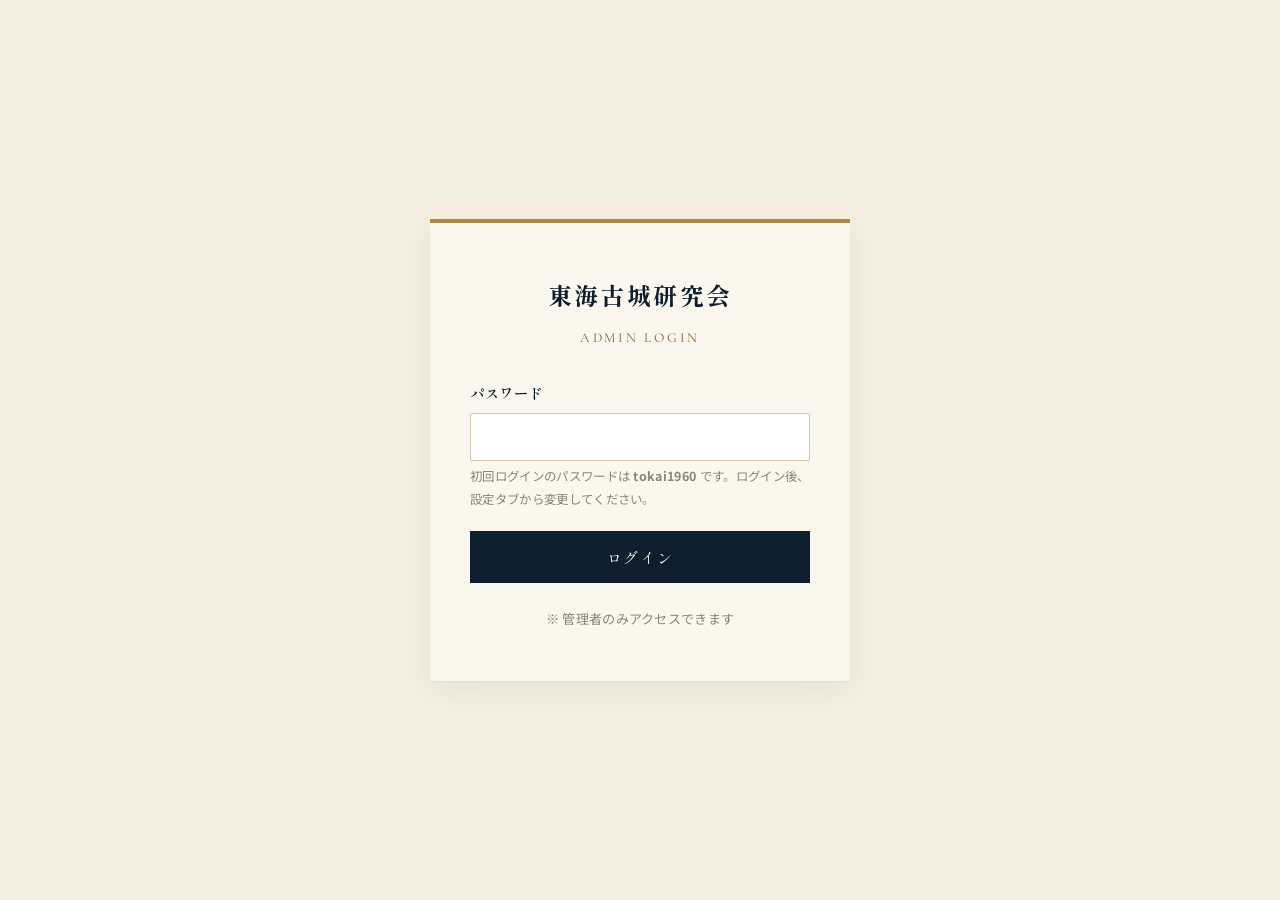
==== admin.html @ 676cf710 "Add files via upload" ====
<!DOCTYPE html>
<html lang="ja">
<head>
  <meta charset="UTF-8">
  <meta name="viewport" content="width=device-width, initial-scale=1.0">
  <title>管理画面 | 東海古城研究会</title>
  <meta name="robots" content="noindex, nofollow">
  <link rel="stylesheet" href="css/style.css">
</head>
<body class="admin-body">

  <!-- ====== ログイン画面 ====== -->
  <div id="loginScreen" class="admin-login">
    <div class="login-card">
      <h1>東海古城研究会</h1>
      <p class="subtitle">ADMIN LOGIN</p>
      <div id="loginError" class="admin-error hidden"></div>
      <div class="form-group">
        <label for="loginPass">パスワード</label>
        <input type="password" id="loginPass" autocomplete="current-password">
        <small>初回ログインのパスワードは <strong>tokai1960</strong> です。ログイン後、設定タブから変更してください。</small>
      </div>
      <button id="loginBtn" class="btn btn-primary" style="width:100%; justify-content:center;">ログイン</button>
      <p style="text-align:center; margin-top:24px; font-size:0.82rem; color:var(--color-rikyu);">※ 管理者のみアクセスできます</p>
    </div>
  </div>

  <!-- ====== 管理画面 ====== -->
  <div id="adminScreen" class="hidden">
    <header class="admin-header">
      <h1>東海古城研究会 管理画面</h1>
      <div class="admin-header-actions">
        <a href="index.html" target="_blank">サイトを見る</a>
        <button id="exportBtn">📥 JSON書き出し</button>
        <button id="importBtn">📤 JSON読み込み</button>
        <input type="file" id="importFile" accept=".json" style="display:none;">
        <button id="logoutBtn">ログアウト</button>
      </div>
    </header>

    <main class="admin-main">
      <div id="adminMsg"></div>

      <!-- タブ -->
      <div class="tabs">
        <button class="tab active" data-panel="news">📢 お知らせ管理</button>
        <button class="tab" data-panel="reports">🏯 活動報告管理</button>
        <button class="tab" data-panel="settings">⚙️ 設定</button>
      </div>

      <!-- ====== お知らせタブ ====== -->
      <section class="tab-panel active" id="panel-news">
        <div class="panel-section">
          <h2 id="newsFormTitle">📢 お知らせを追加</h2>
          <input type="hidden" id="newsId">

          <div class="form-group">
            <label for="newsTitle">タイトル <span class="required">※必須</span></label>
            <input type="text" id="newsTitle" placeholder="例：5月見学会のご案内">
          </div>

          <div class="form-group">
            <label for="newsDate">掲載日 <span class="required">※必須</span></label>
            <input type="date" id="newsDate">
          </div>

          <div class="form-group">
            <label for="newsContent">内容 <span class="required">※必須</span></label>
            <textarea id="newsContent" placeholder="見学会の日時・集合場所・参加費など詳しく書いてください"></textarea>
          </div>

          <div class="form-group">
            <label>公開設定</label>
            <div class="toggle-row">
              <label class="toggle">
                <input type="checkbox" id="newsPublished" checked>
                <span class="slider"></span>
              </label>
              <span class="toggle-label" id="newsPublishedLabel">公開する</span>
            </div>
          </div>

          <div class="btn-row">
            <button class="btn-sm primary" id="newsSaveBtn">💾 保存する</button>
            <button class="btn-sm" id="newsCancelBtn">キャンセル</button>
          </div>
        </div>

        <div class="panel-section">
          <h2>登録済みのお知らせ</h2>
          <div class="item-list" id="newsAdminList">
            <div class="empty-state">まだ登録がありません</div>
          </div>
        </div>
      </section>

      <!-- ====== 活動報告タブ ====== -->
      <section class="tab-panel" id="panel-reports">
        <div class="panel-section">
          <h2 id="reportFormTitle">🏯 活動報告を追加</h2>
          <input type="hidden" id="reportId">

          <div class="form-group">
            <label for="reportTitle">タイトル <span class="required">※必須</span></label>
            <input type="text" id="reportTitle" placeholder="例：第302回見学会 犬山城調査">
          </div>

          <div class="form-group">
            <label for="reportDate">活動日 <span class="required">※必須</span></label>
            <input type="date" id="reportDate">
          </div>

          <div class="form-group">
            <label for="reportLocation">場所・城名</label>
            <input type="text" id="reportLocation" placeholder="例：犬山城（愛知県犬山市）">
          </div>

          <div class="form-group">
            <label for="reportContent">活動内容 <span class="required">※必須</span></label>
            <textarea id="reportContent" placeholder="見学内容・感想・参加人数など自由に書いてください。段落は空行で区切ります。"></textarea>
          </div>

          <div class="form-group">
            <label>公開設定</label>
            <div class="toggle-row">
              <label class="toggle">
                <input type="checkbox" id="reportPublished" checked>
                <span class="slider"></span>
              </label>
              <span class="toggle-label" id="reportPublishedLabel">公開する</span>
            </div>
          </div>

          <div class="btn-row">
            <button class="btn-sm primary" id="reportSaveBtn">💾 保存する</button>
            <button class="btn-sm" id="reportCancelBtn">キャンセル</button>
          </div>
        </div>

        <div class="panel-section">
          <h2>登録済みの活動報告</h2>
          <div class="item-list" id="reportAdminList">
            <div class="empty-state">まだ登録がありません</div>
          </div>
        </div>
      </section>

      <!-- ====== 設定タブ ====== -->
      <section class="tab-panel" id="panel-settings">
        <div class="panel-section">
          <h2>🔑 パスワード変更</h2>
          <div class="form-group">
            <label for="currentPass">現在のパスワード</label>
            <input type="password" id="currentPass">
          </div>
          <div class="form-group">
            <label for="newPass">新しいパスワード <small>（6文字以上）</small></label>
            <input type="password" id="newPass">
          </div>
          <div class="form-group">
            <label for="newPassConfirm">新しいパスワード（確認）</label>
            <input type="password" id="newPassConfirm">
          </div>
          <button class="btn-sm primary" id="changePassBtn">パスワードを変更する</button>
        </div>

        <div class="panel-section">
          <h2>📖 管理画面の使い方</h2>
          <div class="help-block">
            <p><strong>【お知らせの追加】</strong><br>
            「お知らせ管理」タブでタイトル・日付・内容を入力して「保存する」を押してください。</p>

            <p style="margin-top:14px;"><strong>【活動報告の追加】</strong><br>
            「活動報告管理」タブでタイトル・日付・場所・内容を入力します。内容は段落ごとに空行を入れると読みやすく表示されます。</p>

            <p style="margin-top:14px;"><strong>【公開・非公開の切り替え】</strong><br>
            トグルスイッチで公開(緑)/非公開(グレー)を切り替えられます。非公開にするとサイトに表示されなくなります。</p>

            <p style="margin-top:14px;"><strong>【編集・削除】</strong><br>
            一覧の「編集」ボタンで内容を変更、「削除」で削除できます。</p>

            <p style="margin-top:14px;"><strong>【GitHubへの反映方法】</strong></p>
            <ol>
              <li>右上の <strong>📥 JSON書き出し</strong> をクリックして <code>data.json</code> をダウンロード</li>
              <li>GitHubのリポジトリで <code>data.json</code> を開く</li>
              <li>鉛筆マーク（編集）→ ダウンロードしたファイルの中身を貼り付け</li>
              <li>「Commit changes」ボタンで保存</li>
              <li>数分後、公開サイトに反映されます</li>
            </ol>
          </div>
        </div>

        <div class="panel-section">
          <h2>📨 申し込み・問い合わせの共有設定手順</h2>
          <div class="help-block">
            <p>フォームに届いた申し込みは、Googleスプレッドシートで役員全員が確認できます。またLINEに自動通知を送ることも可能です。</p>

            <p style="margin-top:14px;"><strong>ステップ1：Googleフォームを作る</strong></p>
            <ol>
              <li>forms.google.com でフォームを新規作成</li>
              <li>項目例：お名前・連絡先メール・参加希望の見学会・備考などを追加</li>
              <li>右上「送信」→「埋め込み」タブ→ iframeコードをコピーしてHP管理者に渡す</li>
            </ol>

            <p style="margin-top:14px;"><strong>ステップ2：役員全員で内容を共有する</strong></p>
            <ol>
              <li>フォームの「回答」タブ → スプレッドシートアイコンをクリックしてシートを作成</li>
              <li>作成されたスプレッドシートを開く</li>
              <li>右上「共有」→ 役員全員のGmailアドレスを追加し「編集者」権限で共有</li>
              <li>役員全員が同じシートをリアルタイムで確認・返信内容の記入ができます</li>
            </ol>

            <p style="margin-top:14px;"><strong>ステップ3：申し込みがきたらメールで自動通知する</strong></p>
            <ol>
              <li>スプレッドシートのメニュー「ツール」→「通知」を選択</li>
              <li>「新しい回答があるとき」にチェックを入れる</li>
              <li>役員全員のGmailに自動でメールが届きます（複数名に設定可能）</li>
            </ol>

            <p style="margin-top:14px;"><strong>ステップ4：LINEに自動通知を送る（希望する場合）</strong></p>
            <ol>
              <li>IFTTT（無料）またはGoogle Apps Scriptを使用</li>
              <li>「Googleスプレッドシートに新しい行が追加されたら」→「LINEにメッセージを送る」と設定</li>
              <li>LINE公式アカウントまたはLINEグループのMessaging APIで受信できます</li>
              <li>設定が難しい場合は、HP管理者にお問い合わせください</li>
            </ol>
          </div>
        </div>
      </section>
    </main>
  </div>

  <script src="js/data.js"></script>
  <script src="js/admin.js"></script>
</body>
</html>
---- css/style.css ----
/* ========================================
   東海古城研究会 - スタイルシート
   ======================================== */

/* ---- フォント読み込み ---- */
@import url('https://fonts.googleapis.com/css2?family=Shippori+Mincho+B1:wght@400;600;700;800&family=Noto+Sans+JP:wght@300;400;500;700&family=Cormorant+Garamond:ital,wght@0,400;0,500;0,600;1,400&display=swap');

/* ---- カラーパレット & 変数 ---- */
:root {
  /* 和の伝統色 */
  --color-aizome:      #1c3149;   /* 藍染（メイン） */
  --color-aizome-deep: #0f1e2e;   /* より深い藍 */
  --color-sumi:        #1a1a1a;   /* 墨色 */
  --color-kinari:      #f5efe1;   /* 生成色（背景） */
  --color-washi:       #faf7ee;   /* 和紙色（カード背景） */
  --color-aged-paper:  #ede4cc;   /* 古紙色 */
  --color-shu:         #9b3838;   /* 朱色（強調） */
  --color-shu-soft:    #b86a5a;   /* 淡い朱 */
  --color-akagane:     #b08545;   /* 銅色（アクセント） */
  --color-akagane-deep:#8a6332;   /* 深い銅 */
  --color-cha:         #4a3c2e;   /* 茶色（本文） */
  --color-rikyu:       #888776;   /* 利休鼠（補助テキスト） */
  --color-line:        #d4c9ad;   /* 罫線 */

  /* タイポグラフィ */
  --font-mincho: 'Shippori Mincho B1', 'Yu Mincho', '游明朝', 'YuMincho', serif;
  --font-sans:   'Noto Sans JP', 'Hiragino Kaku Gothic ProN', 'Yu Gothic', sans-serif;
  --font-en:     'Cormorant Garamond', 'Times New Roman', serif;

  /* レイアウト */
  --max-width: 1180px;
  --gutter: clamp(20px, 4vw, 48px);
  --section-gap: clamp(60px, 9vw, 110px);

  /* シャドウ */
  --shadow-soft: 0 6px 24px rgba(28, 49, 73, 0.08);
  --shadow-paper: 0 1px 0 rgba(0,0,0,0.04), 0 8px 30px rgba(28, 49, 73, 0.07);
}

/* ---- リセット & 基本 ---- */
*, *::before, *::after {
  box-sizing: border-box;
  margin: 0;
  padding: 0;
}

html {
  scroll-behavior: smooth;
  font-size: 16px;
}

body {
  font-family: var(--font-sans);
  font-weight: 400;
  color: var(--color-cha);
  background-color: var(--color-kinari);
  /* 和紙風テクスチャ（SVGノイズ） */
  background-image:
    radial-gradient(rgba(176, 133, 69, 0.05) 1px, transparent 1px),
    linear-gradient(180deg, var(--color-kinari) 0%, #f3ecdb 100%);
  background-size: 24px 24px, 100% 100%;
  line-height: 1.85;
  -webkit-font-smoothing: antialiased;
  letter-spacing: 0.02em;
  min-height: 100vh;
}

img { max-width: 100%; display: block; }

a {
  color: var(--color-aizome);
  text-decoration: none;
  transition: color 0.2s ease;
}
a:hover { color: var(--color-akagane); }

button {
  font-family: inherit;
  cursor: pointer;
  border: none;
  background: none;
  color: inherit;
}

/* ========================================
   ヘッダー
   ======================================== */
.site-header {
  position: sticky;
  top: 0;
  z-index: 100;
  background: rgba(250, 247, 238, 0.95);
  backdrop-filter: blur(8px);
  -webkit-backdrop-filter: blur(8px);
  border-bottom: 1px solid var(--color-line);
}

.header-inner {
  max-width: var(--max-width);
  margin: 0 auto;
  padding: 18px var(--gutter);
  display: flex;
  align-items: center;
  justify-content: space-between;
  gap: 30px;
}

.logo {
  display: flex;
  align-items: center;
  gap: 14px;
  flex-shrink: 0;
}

.logo-mark {
  width: 44px;
  height: 44px;
  flex-shrink: 0;
}

.logo-text {
  display: flex;
  flex-direction: column;
  line-height: 1.2;
}

.logo-text .ja {
  font-family: var(--font-mincho);
  font-weight: 700;
  font-size: 1.05rem;
  color: var(--color-aizome-deep);
  letter-spacing: 0.1em;
}

.logo-text .en {
  font-family: var(--font-en);
  font-style: italic;
  font-size: 0.7rem;
  color: var(--color-akagane-deep);
  letter-spacing: 0.18em;
  margin-top: 2px;
}

.site-nav ul {
  display: flex;
  list-style: none;
  gap: 28px;
}

.site-nav a {
  font-family: var(--font-mincho);
  font-size: 0.92rem;
  color: var(--color-cha);
  position: relative;
  padding: 4px 0;
  letter-spacing: 0.1em;
}

.site-nav a::after {
  content: '';
  position: absolute;
  left: 0; bottom: -2px;
  width: 0; height: 1px;
  background: var(--color-akagane);
  transition: width 0.3s ease;
}

.site-nav a:hover::after { width: 100%; }

.nav-toggle {
  display: none;
  width: 36px;
  height: 36px;
  position: relative;
}

.nav-toggle span {
  display: block;
  width: 22px;
  height: 1.5px;
  background: var(--color-aizome-deep);
  margin: 5px auto;
  transition: 0.3s;
}

@media (max-width: 820px) {
  .nav-toggle { display: block; }
  .site-nav {
    position: absolute;
    top: 100%; left: 0; right: 0;
    background: var(--color-washi);
    border-bottom: 1px solid var(--color-line);
    max-height: 0;
    overflow: hidden;
    transition: max-height 0.4s ease;
  }
  .site-nav.open { max-height: 400px; }
  .site-nav ul {
    flex-direction: column;
    gap: 0;
    padding: 10px 0;
  }
  .site-nav li {
    border-bottom: 1px dashed var(--color-line);
  }
  .site-nav li:last-child { border-bottom: none; }
  .site-nav a {
    display: block;
    padding: 16px var(--gutter);
  }
  .nav-toggle.active span:nth-child(1) { transform: translateY(7px) rotate(45deg); }
  .nav-toggle.active span:nth-child(2) { opacity: 0; }
  .nav-toggle.active span:nth-child(3) { transform: translateY(-7px) rotate(-45deg); }
}

/* ========================================
   ヒーロー
   ======================================== */
.hero {
  position: relative;
  padding: clamp(70px, 12vw, 140px) var(--gutter) clamp(50px, 9vw, 100px);
  overflow: hidden;
  background:
    linear-gradient(180deg, rgba(28, 49, 73, 0.02) 0%, transparent 70%);
}

.hero-inner {
  max-width: var(--max-width);
  margin: 0 auto;
  display: grid;
  grid-template-columns: 1.2fr 1fr;
  gap: clamp(30px, 6vw, 80px);
  align-items: center;
}

@media (max-width: 820px) {
  .hero-inner { grid-template-columns: 1fr; }
}

.hero-tag {
  font-family: var(--font-en);
  font-style: italic;
  font-size: 0.9rem;
  color: var(--color-akagane-deep);
  letter-spacing: 0.25em;
  margin-bottom: 18px;
  display: flex;
  align-items: center;
  gap: 14px;
}

.hero-tag::before {
  content: '';
  width: 36px; height: 1px;
  background: var(--color-akagane);
}

.hero-title {
  font-family: var(--font-mincho);
  font-weight: 800;
  font-size: clamp(2.2rem, 6vw, 3.8rem);
  line-height: 1.25;
  color: var(--color-aizome-deep);
  letter-spacing: 0.05em;
  margin-bottom: 26px;
}

.hero-title .accent {
  display: inline-block;
  position: relative;
  color: var(--color-shu);
}

.hero-subtitle {
  font-family: var(--font-mincho);
  font-size: 1.05rem;
  line-height: 2;
  color: var(--color-cha);
  margin-bottom: 36px;
}

.hero-cta {
  display: flex;
  gap: 16px;
  flex-wrap: wrap;
}

.btn {
  display: inline-flex;
  align-items: center;
  gap: 10px;
  padding: 14px 28px;
  font-family: var(--font-mincho);
  font-size: 0.95rem;
  letter-spacing: 0.1em;
  border: 1px solid var(--color-aizome-deep);
  transition: all 0.3s ease;
  cursor: pointer;
}

.btn-primary {
  background: var(--color-aizome-deep);
  color: var(--color-kinari);
}
.btn-primary:hover {
  background: var(--color-shu);
  border-color: var(--color-shu);
  color: var(--color-kinari);
  transform: translateY(-2px);
}

.btn-outline {
  background: transparent;
  color: var(--color-aizome-deep);
}
.btn-outline:hover {
  background: var(--color-aizome-deep);
  color: var(--color-kinari);
  transform: translateY(-2px);
}

.btn .arrow {
  display: inline-block;
  transition: transform 0.3s ease;
}
.btn:hover .arrow { transform: translateX(4px); }

/* ヒーローのイラスト */
.hero-art {
  position: relative;
  aspect-ratio: 1 / 1;
  max-width: 480px;
  margin: 0 auto;
}

.hero-art svg {
  width: 100%;
  height: 100%;
}

/* ========================================
   セクション共通
   ======================================== */
.section {
  padding: var(--section-gap) var(--gutter);
}

.section-inner {
  max-width: var(--max-width);
  margin: 0 auto;
}

.section-head {
  margin-bottom: 50px;
  display: flex;
  align-items: flex-end;
  justify-content: space-between;
  flex-wrap: wrap;
  gap: 20px;
  border-bottom: 1px solid var(--color-line);
  padding-bottom: 20px;
}

.section-head-title {
  display: flex;
  flex-direction: column;
}

.section-head .en {
  font-family: var(--font-en);
  font-style: italic;
  font-size: 0.85rem;
  letter-spacing: 0.3em;
  color: var(--color-akagane-deep);
}

.section-head .ja {
  font-family: var(--font-mincho);
  font-weight: 700;
  font-size: clamp(1.6rem, 3.5vw, 2.2rem);
  color: var(--color-aizome-deep);
  letter-spacing: 0.1em;
  margin-top: 4px;
}

.section-head-link {
  font-family: var(--font-mincho);
  font-size: 0.9rem;
  color: var(--color-aizome);
  letter-spacing: 0.1em;
  display: inline-flex;
  align-items: center;
  gap: 8px;
}
.section-head-link:hover { color: var(--color-akagane); }

/* ========================================
   お知らせセクション
   ======================================== */
.section-news {
  background: linear-gradient(180deg, transparent 0%, rgba(176, 133, 69, 0.04) 100%);
}

.news-intro {
  font-family: var(--font-mincho);
  color: var(--color-rikyu);
  margin-bottom: 30px;
  font-size: 0.95rem;
}

.news-list {
  display: flex;
  flex-direction: column;
  gap: 0;
}

.news-item {
  display: grid;
  grid-template-columns: 140px 1fr;
  gap: 30px;
  padding: 24px 0;
  border-bottom: 1px dashed var(--color-line);
  transition: background 0.2s;
}
.news-item:hover {
  background: rgba(250, 247, 238, 0.5);
}

@media (max-width: 640px) {
  .news-item {
    grid-template-columns: 1fr;
    gap: 6px;
  }
}

.news-date {
  font-family: var(--font-en);
  font-size: 0.95rem;
  color: var(--color-akagane-deep);
  letter-spacing: 0.08em;
  padding-top: 2px;
}

.news-body h3 {
  font-family: var(--font-mincho);
  font-weight: 700;
  font-size: 1.1rem;
  color: var(--color-aizome-deep);
  margin-bottom: 6px;
  letter-spacing: 0.04em;
}

.news-body p {
  font-size: 0.94rem;
  color: var(--color-cha);
  line-height: 1.85;
  white-space: pre-wrap;
}

.empty-state {
  padding: 40px 20px;
  text-align: center;
  color: var(--color-rikyu);
  font-family: var(--font-mincho);
}

/* ========================================
   会の概要セクション
   ======================================== */
.section-about {
  position: relative;
}

.about-grid {
  display: grid;
  grid-template-columns: 1fr 1fr;
  gap: clamp(40px, 6vw, 80px);
  align-items: start;
}

@media (max-width: 820px) {
  .about-grid { grid-template-columns: 1fr; }
}

.about-text p {
  font-family: var(--font-mincho);
  font-size: 1.02rem;
  line-height: 2.1;
  margin-bottom: 22px;
  color: var(--color-cha);
}

.about-text .lead {
  font-size: 1.15rem;
  color: var(--color-aizome-deep);
  font-weight: 600;
}

.about-text .btn { margin-top: 14px; }

.info-table {
  width: 100%;
  border-collapse: collapse;
  font-family: var(--font-mincho);
  background: var(--color-washi);
  box-shadow: var(--shadow-paper);
  border-top: 3px solid var(--color-aizome-deep);
}

.info-table th,
.info-table td {
  padding: 14px 18px;
  text-align: left;
  font-weight: 400;
  font-size: 0.93rem;
  border-bottom: 1px solid var(--color-line);
  vertical-align: top;
}

.info-table th {
  background: rgba(28, 49, 73, 0.04);
  color: var(--color-aizome-deep);
  font-weight: 600;
  width: 38%;
  letter-spacing: 0.06em;
}

.info-table tr:last-child th,
.info-table tr:last-child td { border-bottom: none; }

/* ========================================
   活動セクション
   ======================================== */
.section-activity {
  background:
    linear-gradient(180deg, rgba(28, 49, 73, 0.03) 0%, rgba(28, 49, 73, 0.06) 100%);
}

.activity-grid {
  display: grid;
  grid-template-columns: repeat(3, 1fr);
  gap: 28px;
}

@media (max-width: 820px) {
  .activity-grid { grid-template-columns: 1fr; }
}

.activity-card {
  background: var(--color-washi);
  padding: 38px 30px 32px;
  border: 1px solid var(--color-line);
  position: relative;
  transition: transform 0.3s ease, box-shadow 0.3s ease;
}

.activity-card:hover {
  transform: translateY(-4px);
  box-shadow: var(--shadow-paper);
}

.activity-card::before {
  content: '';
  position: absolute;
  top: 0; left: 0;
  width: 60px; height: 3px;
  background: var(--color-akagane);
}

.activity-icon {
  width: 48px;
  height: 48px;
  margin-bottom: 20px;
  color: var(--color-aizome-deep);
}

.activity-card h3 {
  font-family: var(--font-mincho);
  font-weight: 700;
  font-size: 1.2rem;
  color: var(--color-aizome-deep);
  margin-bottom: 12px;
  letter-spacing: 0.06em;
}

.activity-card p {
  font-family: var(--font-mincho);
  font-size: 0.93rem;
  line-height: 1.95;
  color: var(--color-cha);
}

/* ========================================
   活動報告セクション
   ======================================== */
.report-list {
  display: grid;
  grid-template-columns: repeat(2, 1fr);
  gap: 26px;
}

@media (max-width: 820px) {
  .report-list { grid-template-columns: 1fr; }
}

.report-card {
  background: var(--color-washi);
  border: 1px solid var(--color-line);
  padding: 26px 28px;
  transition: all 0.3s ease;
  position: relative;
}

.report-card:hover {
  border-color: var(--color-akagane);
  box-shadow: var(--shadow-paper);
}

.report-card-meta {
  display: flex;
  align-items: center;
  gap: 14px;
  margin-bottom: 12px;
  font-size: 0.82rem;
}

.report-card-date {
  font-family: var(--font-en);
  color: var(--color-akagane-deep);
  letter-spacing: 0.08em;
  font-weight: 500;
}

.report-card-location {
  font-family: var(--font-mincho);
  color: var(--color-rikyu);
  padding: 2px 10px;
  border: 1px solid var(--color-line);
  border-radius: 2px;
  font-size: 0.78rem;
}

.report-card h3 {
  font-family: var(--font-mincho);
  font-weight: 700;
  font-size: 1.1rem;
  color: var(--color-aizome-deep);
  margin-bottom: 10px;
  line-height: 1.5;
  letter-spacing: 0.04em;
}

.report-card p {
  font-size: 0.91rem;
  color: var(--color-cha);
  line-height: 1.85;
  display: -webkit-box;
  -webkit-line-clamp: 3;
  -webkit-box-orient: vertical;
  overflow: hidden;
}

/* ========================================
   問い合わせセクション
   ======================================== */
.section-contact {
  background: var(--color-aizome-deep);
  color: var(--color-kinari);
  position: relative;
  overflow: hidden;
}

.section-contact::before {
  content: '';
  position: absolute;
  top: -50%; right: -10%;
  width: 60%; height: 200%;
  background: radial-gradient(ellipse, rgba(176, 133, 69, 0.08) 0%, transparent 60%);
  pointer-events: none;
}

.section-contact .section-head { border-bottom-color: rgba(245, 239, 225, 0.2); }
.section-contact .section-head .en { color: var(--color-akagane); }
.section-contact .section-head .ja { color: var(--color-kinari); }

.contact-grid {
  display: grid;
  grid-template-columns: 1fr 1.5fr;
  gap: clamp(30px, 5vw, 60px);
  align-items: start;
  position: relative;
}

@media (max-width: 820px) {
  .contact-grid { grid-template-columns: 1fr; }
}

.contact-info h3 {
  font-family: var(--font-mincho);
  font-size: 1.25rem;
  margin-bottom: 20px;
  letter-spacing: 0.08em;
  color: var(--color-kinari);
}

.contact-info ul {
  list-style: none;
  padding: 0;
}

.contact-info li {
  font-family: var(--font-mincho);
  padding: 12px 0 12px 26px;
  position: relative;
  font-size: 0.95rem;
  line-height: 1.85;
  border-bottom: 1px dashed rgba(245, 239, 225, 0.15);
  color: rgba(245, 239, 225, 0.92);
}

.contact-info li::before {
  content: '◆';
  position: absolute;
  left: 0; top: 14px;
  color: var(--color-akagane);
  font-size: 0.7rem;
}

.contact-form-wrap {
  background: var(--color-washi);
  padding: 20px;
  box-shadow: var(--shadow-paper);
}

.contact-form-wrap iframe {
  width: 100%;
  max-width: 100%;
  border: none;
  display: block;
}

/* ========================================
   フッター
   ======================================== */
.site-footer {
  background: var(--color-aizome-deep);
  color: rgba(245, 239, 225, 0.85);
  padding: 60px var(--gutter) 30px;
  border-top: 3px solid var(--color-akagane);
}

.footer-inner {
  max-width: var(--max-width);
  margin: 0 auto;
  display: grid;
  grid-template-columns: 1.4fr 1fr 1fr;
  gap: 40px;
}

@media (max-width: 820px) {
  .footer-inner {
    grid-template-columns: 1fr;
    gap: 30px;
  }
}

.footer-col h4 {
  font-family: var(--font-mincho);
  font-size: 1rem;
  color: var(--color-kinari);
  margin-bottom: 16px;
  letter-spacing: 0.1em;
  padding-bottom: 8px;
  border-bottom: 1px solid rgba(176, 133, 69, 0.3);
}

.footer-col p,
.footer-col li {
  font-family: var(--font-mincho);
  font-size: 0.9rem;
  line-height: 1.95;
  color: rgba(245, 239, 225, 0.8);
}

.footer-col ul { list-style: none; }
.footer-col li { padding: 4px 0; }
.footer-col a { color: rgba(245, 239, 225, 0.85); }
.footer-col a:hover { color: var(--color-akagane); }

.footer-bottom {
  max-width: var(--max-width);
  margin: 40px auto 0;
  padding-top: 24px;
  border-top: 1px solid rgba(245, 239, 225, 0.1);
  text-align: center;
  font-family: var(--font-en);
  font-size: 0.78rem;
  letter-spacing: 0.2em;
  color: rgba(245, 239, 225, 0.55);
}

/* ========================================
   報告ページ専用
   ======================================== */
.page-head {
  padding: 100px var(--gutter) 50px;
  background:
    linear-gradient(180deg, rgba(28, 49, 73, 0.05) 0%, transparent 100%);
  border-bottom: 1px solid var(--color-line);
}

.page-head-inner {
  max-width: var(--max-width);
  margin: 0 auto;
}

.breadcrumb {
  font-family: var(--font-mincho);
  font-size: 0.85rem;
  color: var(--color-rikyu);
  margin-bottom: 18px;
  letter-spacing: 0.06em;
}

.breadcrumb a { color: var(--color-aizome); }
.breadcrumb .sep { margin: 0 8px; color: var(--color-line); }

.page-title {
  font-family: var(--font-mincho);
  font-weight: 800;
  font-size: clamp(2rem, 5vw, 3rem);
  color: var(--color-aizome-deep);
  letter-spacing: 0.08em;
  margin-bottom: 10px;
}

.page-subtitle {
  font-family: var(--font-en);
  font-style: italic;
  color: var(--color-akagane-deep);
  letter-spacing: 0.18em;
  font-size: 0.95rem;
}

.filter-bar {
  display: flex;
  align-items: center;
  gap: 12px;
  flex-wrap: wrap;
  margin-bottom: 40px;
  font-family: var(--font-mincho);
}

.filter-bar .label {
  font-size: 0.92rem;
  color: var(--color-rikyu);
}

.filter-btn {
  padding: 6px 18px;
  border: 1px solid var(--color-line);
  background: var(--color-washi);
  font-family: var(--font-mincho);
  font-size: 0.88rem;
  color: var(--color-cha);
  letter-spacing: 0.06em;
  transition: all 0.2s ease;
  border-radius: 2px;
}

.filter-btn:hover,
.filter-btn.active {
  background: var(--color-aizome-deep);
  color: var(--color-kinari);
  border-color: var(--color-aizome-deep);
}

.report-detail-list {
  display: flex;
  flex-direction: column;
  gap: 18px;
}

.report-detail-item {
  background: var(--color-washi);
  border: 1px solid var(--color-line);
  border-left: 4px solid var(--color-akagane);
  padding: 28px 32px;
  transition: all 0.3s ease;
}

.report-detail-item:hover {
  box-shadow: var(--shadow-paper);
  border-left-color: var(--color-shu);
}

.report-detail-item .report-card-meta { margin-bottom: 14px; }

.report-detail-item h3 {
  font-family: var(--font-mincho);
  font-weight: 700;
  font-size: 1.25rem;
  color: var(--color-aizome-deep);
  margin-bottom: 14px;
  line-height: 1.5;
}

.report-detail-item .body {
  font-family: var(--font-mincho);
  font-size: 0.96rem;
  line-height: 2;
  color: var(--color-cha);
  white-space: pre-wrap;
}

/* ========================================
   管理画面
   ======================================== */
.admin-body {
  background: var(--color-kinari);
  min-height: 100vh;
}

.admin-login {
  min-height: 100vh;
  display: flex;
  align-items: center;
  justify-content: center;
  padding: 20px;
}

.login-card {
  background: var(--color-washi);
  padding: 50px 40px;
  width: 100%;
  max-width: 420px;
  box-shadow: var(--shadow-paper);
  border-top: 4px solid var(--color-akagane);
}

.login-card h1 {
  font-family: var(--font-mincho);
  font-size: 1.5rem;
  color: var(--color-aizome-deep);
  text-align: center;
  margin-bottom: 8px;
  letter-spacing: 0.1em;
}

.login-card .subtitle {
  text-align: center;
  font-family: var(--font-en);
  font-size: 0.85rem;
  color: var(--color-akagane-deep);
  letter-spacing: 0.2em;
  margin-bottom: 30px;
}

.form-group {
  margin-bottom: 20px;
}

.form-group label {
  display: block;
  font-family: var(--font-mincho);
  font-size: 0.9rem;
  color: var(--color-aizome-deep);
  margin-bottom: 6px;
  font-weight: 600;
  letter-spacing: 0.04em;
}

.form-group .required {
  color: var(--color-shu);
  font-size: 0.8rem;
  margin-left: 4px;
}

.form-group small {
  display: block;
  font-size: 0.78rem;
  color: var(--color-rikyu);
  margin-top: 4px;
}

input[type="text"],
input[type="password"],
input[type="date"],
input[type="email"],
textarea,
select {
  width: 100%;
  padding: 12px 14px;
  font-family: var(--font-sans);
  font-size: 0.96rem;
  background: #fff;
  border: 1px solid var(--color-line);
  color: var(--color-cha);
  transition: border-color 0.2s;
  border-radius: 2px;
}

input:focus,
textarea:focus,
select:focus {
  outline: none;
  border-color: var(--color-aizome-deep);
}

textarea {
  min-height: 140px;
  resize: vertical;
  font-family: var(--font-mincho);
  line-height: 1.8;
}

.admin-error {
  background: rgba(155, 56, 56, 0.1);
  color: var(--color-shu);
  padding: 10px 14px;
  font-family: var(--font-mincho);
  font-size: 0.88rem;
  border-radius: 2px;
  margin-bottom: 16px;
  text-align: center;
}

.admin-success {
  background: rgba(34, 100, 60, 0.1);
  color: #226040;
  padding: 10px 14px;
  font-family: var(--font-mincho);
  font-size: 0.88rem;
  border-radius: 2px;
  margin-bottom: 16px;
  text-align: center;
}

.admin-header {
  background: var(--color-aizome-deep);
  color: var(--color-kinari);
  padding: 16px var(--gutter);
  display: flex;
  align-items: center;
  justify-content: space-between;
  flex-wrap: wrap;
  gap: 14px;
}

.admin-header h1 {
  font-family: var(--font-mincho);
  font-size: 1.15rem;
  letter-spacing: 0.08em;
}

.admin-header-actions {
  display: flex;
  gap: 10px;
  flex-wrap: wrap;
}

.admin-header-actions a,
.admin-header-actions button {
  font-family: var(--font-mincho);
  font-size: 0.85rem;
  padding: 8px 16px;
  border: 1px solid rgba(245, 239, 225, 0.4);
  color: var(--color-kinari);
  background: transparent;
  letter-spacing: 0.06em;
  transition: all 0.2s;
  cursor: pointer;
  border-radius: 2px;
}

.admin-header-actions a:hover,
.admin-header-actions button:hover {
  background: var(--color-akagane);
  border-color: var(--color-akagane);
  color: var(--color-aizome-deep);
}

.admin-main {
  max-width: 1100px;
  margin: 0 auto;
  padding: 30px var(--gutter) 60px;
}

.tabs {
  display: flex;
  gap: 4px;
  border-bottom: 2px solid var(--color-line);
  margin-bottom: 30px;
  flex-wrap: wrap;
}

.tab {
  padding: 14px 22px;
  font-family: var(--font-mincho);
  font-size: 0.95rem;
  color: var(--color-rikyu);
  letter-spacing: 0.06em;
  border-bottom: 2px solid transparent;
  margin-bottom: -2px;
  transition: all 0.2s;
}

.tab:hover { color: var(--color-aizome-deep); }

.tab.active {
  color: var(--color-aizome-deep);
  border-bottom-color: var(--color-akagane);
  font-weight: 700;
}

.tab-panel { display: none; }
.tab-panel.active { display: block; }

.panel-section {
  background: var(--color-washi);
  border: 1px solid var(--color-line);
  padding: 30px;
  margin-bottom: 30px;
}

.panel-section h2 {
  font-family: var(--font-mincho);
  font-size: 1.2rem;
  color: var(--color-aizome-deep);
  margin-bottom: 22px;
  letter-spacing: 0.06em;
  padding-bottom: 12px;
  border-bottom: 1px solid var(--color-line);
}

.btn-row {
  display: flex;
  gap: 10px;
  flex-wrap: wrap;
  margin-top: 10px;
}

.btn-sm {
  padding: 8px 18px;
  font-family: var(--font-mincho);
  font-size: 0.86rem;
  letter-spacing: 0.06em;
  border: 1px solid var(--color-aizome-deep);
  background: var(--color-washi);
  color: var(--color-aizome-deep);
  transition: all 0.2s;
  border-radius: 2px;
  cursor: pointer;
}

.btn-sm:hover { background: var(--color-aizome-deep); color: var(--color-kinari); }

.btn-sm.primary {
  background: var(--color-aizome-deep);
  color: var(--color-kinari);
}
.btn-sm.primary:hover {
  background: var(--color-shu);
  border-color: var(--color-shu);
}

.btn-sm.danger {
  border-color: var(--color-shu);
  color: var(--color-shu);
}
.btn-sm.danger:hover {
  background: var(--color-shu);
  color: var(--color-kinari);
}

/* トグルスイッチ */
.toggle-row {
  display: flex;
  align-items: center;
  gap: 14px;
  margin-top: 4px;
}

.toggle {
  position: relative;
  display: inline-block;
  width: 50px;
  height: 26px;
}

.toggle input { opacity: 0; width: 0; height: 0; }

.slider {
  position: absolute;
  cursor: pointer;
  inset: 0;
  background: var(--color-rikyu);
  border-radius: 26px;
  transition: 0.3s;
}

.slider::before {
  content: '';
  position: absolute;
  height: 20px; width: 20px;
  left: 3px; bottom: 3px;
  background: white;
  border-radius: 50%;
  transition: 0.3s;
}

input:checked + .slider {
  background: #226040;
}
input:checked + .slider::before {
  transform: translateX(24px);
}

.toggle-label {
  font-family: var(--font-mincho);
  font-size: 0.9rem;
  color: var(--color-cha);
}

/* 既存アイテム一覧 */
.item-list {
  display: flex;
  flex-direction: column;
  gap: 12px;
  margin-top: 20px;
}

.item-row {
  background: #fff;
  border: 1px solid var(--color-line);
  padding: 16px 18px;
  display: grid;
  grid-template-columns: 1fr auto;
  gap: 16px;
  align-items: center;
}

@media (max-width: 640px) {
  .item-row { grid-template-columns: 1fr; }
}

.item-row-info h4 {
  font-family: var(--font-mincho);
  font-weight: 700;
  font-size: 1rem;
  color: var(--color-aizome-deep);
  margin-bottom: 4px;
}

.item-row-meta {
  font-family: var(--font-en);
  font-size: 0.82rem;
  color: var(--color-rikyu);
  letter-spacing: 0.06em;
}

.item-row-actions {
  display: flex;
  gap: 6px;
  flex-wrap: wrap;
}

.badge {
  display: inline-block;
  padding: 2px 8px;
  font-size: 0.7rem;
  font-family: var(--font-mincho);
  border-radius: 2px;
  margin-left: 8px;
  letter-spacing: 0.04em;
}

.badge.public { background: #d4ecd9; color: #226040; }
.badge.private { background: #ebebeb; color: var(--color-rikyu); }

/* 設定タブ */
.help-block {
  background: rgba(176, 133, 69, 0.06);
  border-left: 3px solid var(--color-akagane);
  padding: 18px 24px;
  font-family: var(--font-mincho);
  font-size: 0.92rem;
  line-height: 2;
  color: var(--color-cha);
}

.help-block strong {
  color: var(--color-aizome-deep);
  font-weight: 700;
}

.help-block ol { padding-left: 22px; margin: 10px 0; }
.help-block li { margin-bottom: 6px; }

/* ========================================
   ユーティリティ
   ======================================== */
.fade-in {
  animation: fadeIn 0.7s ease-out both;
}

@keyframes fadeIn {
  from { opacity: 0; transform: translateY(20px); }
  to { opacity: 1; transform: translateY(0); }
}

.hidden { display: none !important; }
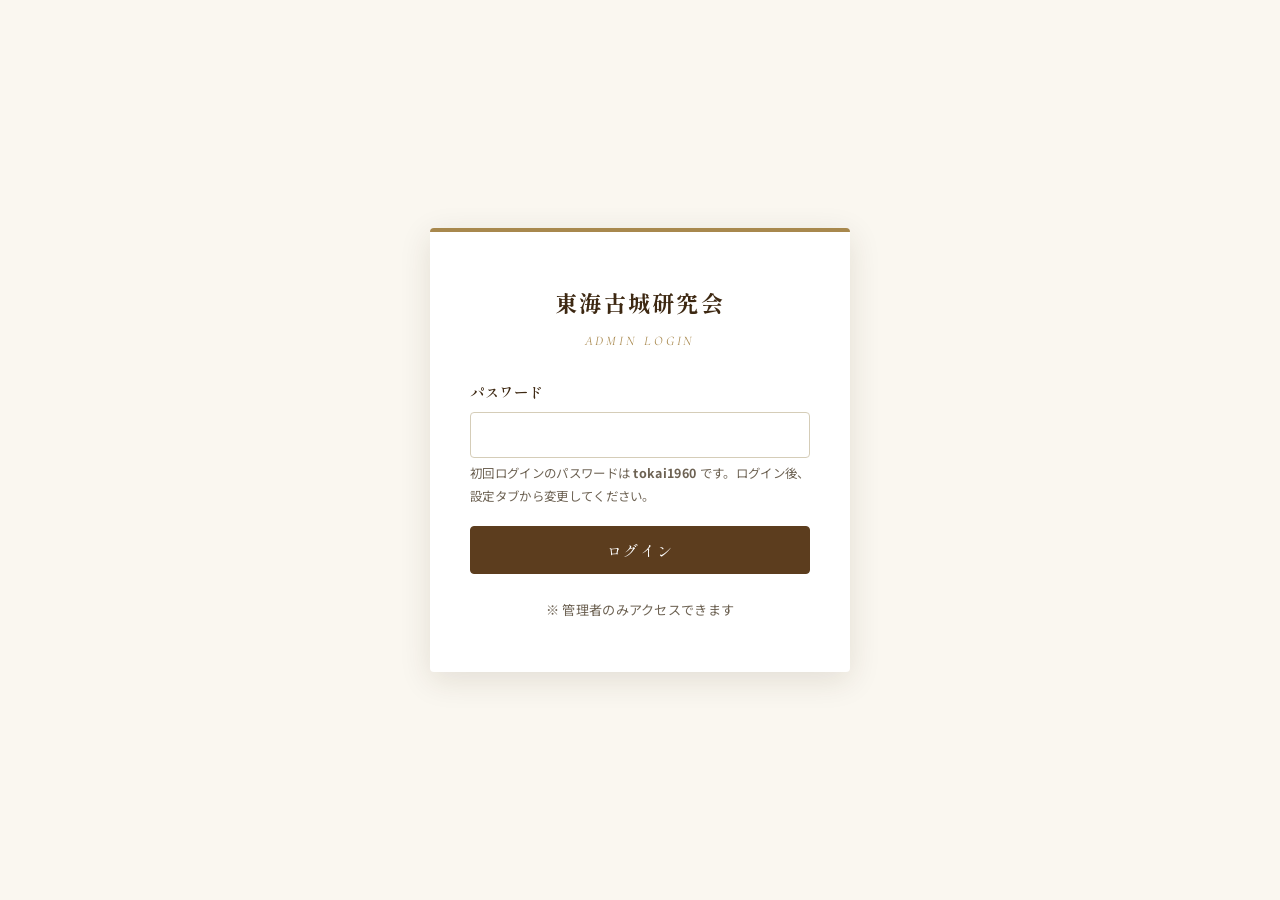
==== commit 85ae0d00: "Add files via upload" ====
--- a/admin.html
+++ b/admin.html
@@ -9,228 +9,227 @@
 </head>
 <body class="admin-body">
 
-  <!-- ====== ログイン画面 ====== -->
-  <div id="loginScreen" class="admin-login">
-    <div class="login-card">
-      <h1>東海古城研究会</h1>
-      <p class="subtitle">ADMIN LOGIN</p>
-      <div id="loginError" class="admin-error hidden"></div>
-      <div class="form-group">
-        <label for="loginPass">パスワード</label>
-        <input type="password" id="loginPass" autocomplete="current-password">
-        <small>初回ログインのパスワードは <strong>tokai1960</strong> です。ログイン後、設定タブから変更してください。</small>
-      </div>
-      <button id="loginBtn" class="btn btn-primary" style="width:100%; justify-content:center;">ログイン</button>
-      <p style="text-align:center; margin-top:24px; font-size:0.82rem; color:var(--color-rikyu);">※ 管理者のみアクセスできます</p>
+<!-- ====== ログイン画面 ====== -->
+<div id="loginScreen" class="admin-login">
+  <div class="login-card">
+    <h1>東海古城研究会</h1>
+    <p class="subtitle">ADMIN LOGIN</p>
+    <div id="loginError" class="admin-error hidden"></div>
+    <div class="form-group">
+      <label for="loginPass">パスワード</label>
+      <input type="password" id="loginPass" autocomplete="current-password">
+      <small>初回ログインのパスワードは <strong>tokai1960</strong> です。ログイン後、設定タブから変更してください。</small>
     </div>
+    <button id="loginBtn" class="btn btn-primary" style="width:100%; justify-content:center;">ログイン</button>
+    <p style="text-align:center; margin-top:24px; font-size:0.82rem; color:var(--color-text-light);">※ 管理者のみアクセスできます</p>
   </div>
-
-  <!-- ====== 管理画面 ====== -->
-  <div id="adminScreen" class="hidden">
-    <header class="admin-header">
-      <h1>東海古城研究会 管理画面</h1>
-      <div class="admin-header-actions">
-        <a href="index.html" target="_blank">サイトを見る</a>
-        <button id="exportBtn">📥 JSON書き出し</button>
-        <button id="importBtn">📤 JSON読み込み</button>
-        <input type="file" id="importFile" accept=".json" style="display:none;">
-        <button id="logoutBtn">ログアウト</button>
-      </div>
-    </header>
-
-    <main class="admin-main">
-      <div id="adminMsg"></div>
-
-      <!-- タブ -->
-      <div class="tabs">
-        <button class="tab active" data-panel="news">📢 お知らせ管理</button>
-        <button class="tab" data-panel="reports">🏯 活動報告管理</button>
-        <button class="tab" data-panel="settings">⚙️ 設定</button>
-      </div>
-
-      <!-- ====== お知らせタブ ====== -->
-      <section class="tab-panel active" id="panel-news">
-        <div class="panel-section">
-          <h2 id="newsFormTitle">📢 お知らせを追加</h2>
-          <input type="hidden" id="newsId">
-
-          <div class="form-group">
-            <label for="newsTitle">タイトル <span class="required">※必須</span></label>
-            <input type="text" id="newsTitle" placeholder="例：5月見学会のご案内">
+</div>
+
+<!-- ====== 管理画面 ====== -->
+<div id="adminScreen" class="hidden">
+  <header class="admin-header">
+    <h1>東海古城研究会 管理画面</h1>
+    <div class="admin-header-actions">
+      <a href="index.html" target="_blank">サイトを見る</a>
+      <button id="exportBtn">📥 JSON書き出し</button>
+      <button id="importBtn">📤 JSON読み込み</button>
+      <input type="file" id="importFile" accept=".json" style="display:none;">
+      <button id="logoutBtn">ログアウト</button>
+    </div>
+  </header>
+
+  <main class="admin-main">
+    <div id="adminMsg"></div>
+
+    <div class="tabs">
+      <button class="tab active" data-panel="news">📢 お知らせ管理</button>
+      <button class="tab" data-panel="reports">🏯 活動報告管理</button>
+      <button class="tab" data-panel="settings">⚙️ 設定</button>
+    </div>
+
+    <!-- ====== お知らせタブ ====== -->
+    <section class="tab-panel active" id="panel-news">
+      <div class="panel-section">
+        <h2 id="newsFormTitle">📢 お知らせを追加</h2>
+        <input type="hidden" id="newsId">
+
+        <div class="form-group">
+          <label for="newsTitle">タイトル <span class="required">※必須</span></label>
+          <input type="text" id="newsTitle" placeholder="例:5月見学会のご案内">
+        </div>
+
+        <div class="form-group">
+          <label for="newsDate">掲載日 <span class="required">※必須</span></label>
+          <input type="date" id="newsDate">
+        </div>
+
+        <div class="form-group">
+          <label for="newsContent">内容 <span class="required">※必須</span></label>
+          <textarea id="newsContent" placeholder="見学会の日時・集合場所・参加費など詳しく書いてください"></textarea>
+        </div>
+
+        <div class="form-group">
+          <label>公開設定</label>
+          <div class="toggle-row">
+            <label class="toggle">
+              <input type="checkbox" id="newsPublished" checked>
+              <span class="slider"></span>
+            </label>
+            <span class="toggle-label" id="newsPublishedLabel">公開する</span>
           </div>
-
-          <div class="form-group">
-            <label for="newsDate">掲載日 <span class="required">※必須</span></label>
-            <input type="date" id="newsDate">
+        </div>
+
+        <div class="btn-row">
+          <button class="btn btn-primary btn-sm" id="newsSaveBtn">💾 保存する</button>
+          <button class="btn btn-secondary btn-sm" id="newsCancelBtn">キャンセル</button>
+        </div>
+      </div>
+
+      <div class="panel-section">
+        <h2>登録済みのお知らせ</h2>
+        <div class="item-list" id="newsAdminList">
+          <div class="empty-state">まだ登録がありません</div>
+        </div>
+      </div>
+    </section>
+
+    <!-- ====== 活動報告タブ ====== -->
+    <section class="tab-panel" id="panel-reports">
+      <div class="panel-section">
+        <h2 id="reportFormTitle">🏯 活動報告を追加</h2>
+        <input type="hidden" id="reportId">
+
+        <div class="form-group">
+          <label for="reportTitle">タイトル <span class="required">※必須</span></label>
+          <input type="text" id="reportTitle" placeholder="例:第302回見学会 犬山城調査">
+        </div>
+
+        <div class="form-group">
+          <label for="reportDate">活動日 <span class="required">※必須</span></label>
+          <input type="date" id="reportDate">
+        </div>
+
+        <div class="form-group">
+          <label for="reportLocation">場所・城名</label>
+          <input type="text" id="reportLocation" placeholder="例:犬山城（愛知県犬山市）">
+        </div>
+
+        <div class="form-group">
+          <label for="reportContent">活動内容 <span class="required">※必須</span></label>
+          <textarea id="reportContent" placeholder="見学内容・感想・参加人数など自由に書いてください。段落は空行で区切ります。"></textarea>
+        </div>
+
+        <div class="form-group">
+          <label>公開設定</label>
+          <div class="toggle-row">
+            <label class="toggle">
+              <input type="checkbox" id="reportPublished" checked>
+              <span class="slider"></span>
+            </label>
+            <span class="toggle-label" id="reportPublishedLabel">公開する</span>
           </div>
-
-          <div class="form-group">
-            <label for="newsContent">内容 <span class="required">※必須</span></label>
-            <textarea id="newsContent" placeholder="見学会の日時・集合場所・参加費など詳しく書いてください"></textarea>
-          </div>
-
-          <div class="form-group">
-            <label>公開設定</label>
-            <div class="toggle-row">
-              <label class="toggle">
-                <input type="checkbox" id="newsPublished" checked>
-                <span class="slider"></span>
-              </label>
-              <span class="toggle-label" id="newsPublishedLabel">公開する</span>
-            </div>
-          </div>
-
-          <div class="btn-row">
-            <button class="btn-sm primary" id="newsSaveBtn">💾 保存する</button>
-            <button class="btn-sm" id="newsCancelBtn">キャンセル</button>
-          </div>
-        </div>
-
-        <div class="panel-section">
-          <h2>登録済みのお知らせ</h2>
-          <div class="item-list" id="newsAdminList">
-            <div class="empty-state">まだ登録がありません</div>
-          </div>
-        </div>
-      </section>
-
-      <!-- ====== 活動報告タブ ====== -->
-      <section class="tab-panel" id="panel-reports">
-        <div class="panel-section">
-          <h2 id="reportFormTitle">🏯 活動報告を追加</h2>
-          <input type="hidden" id="reportId">
-
-          <div class="form-group">
-            <label for="reportTitle">タイトル <span class="required">※必須</span></label>
-            <input type="text" id="reportTitle" placeholder="例：第302回見学会 犬山城調査">
-          </div>
-
-          <div class="form-group">
-            <label for="reportDate">活動日 <span class="required">※必須</span></label>
-            <input type="date" id="reportDate">
-          </div>
-
-          <div class="form-group">
-            <label for="reportLocation">場所・城名</label>
-            <input type="text" id="reportLocation" placeholder="例：犬山城（愛知県犬山市）">
-          </div>
-
-          <div class="form-group">
-            <label for="reportContent">活動内容 <span class="required">※必須</span></label>
-            <textarea id="reportContent" placeholder="見学内容・感想・参加人数など自由に書いてください。段落は空行で区切ります。"></textarea>
-          </div>
-
-          <div class="form-group">
-            <label>公開設定</label>
-            <div class="toggle-row">
-              <label class="toggle">
-                <input type="checkbox" id="reportPublished" checked>
-                <span class="slider"></span>
-              </label>
-              <span class="toggle-label" id="reportPublishedLabel">公開する</span>
-            </div>
-          </div>
-
-          <div class="btn-row">
-            <button class="btn-sm primary" id="reportSaveBtn">💾 保存する</button>
-            <button class="btn-sm" id="reportCancelBtn">キャンセル</button>
-          </div>
-        </div>
-
-        <div class="panel-section">
-          <h2>登録済みの活動報告</h2>
-          <div class="item-list" id="reportAdminList">
-            <div class="empty-state">まだ登録がありません</div>
-          </div>
-        </div>
-      </section>
-
-      <!-- ====== 設定タブ ====== -->
-      <section class="tab-panel" id="panel-settings">
-        <div class="panel-section">
-          <h2>🔑 パスワード変更</h2>
-          <div class="form-group">
-            <label for="currentPass">現在のパスワード</label>
-            <input type="password" id="currentPass">
-          </div>
-          <div class="form-group">
-            <label for="newPass">新しいパスワード <small>（6文字以上）</small></label>
-            <input type="password" id="newPass">
-          </div>
-          <div class="form-group">
-            <label for="newPassConfirm">新しいパスワード（確認）</label>
-            <input type="password" id="newPassConfirm">
-          </div>
-          <button class="btn-sm primary" id="changePassBtn">パスワードを変更する</button>
-        </div>
-
-        <div class="panel-section">
-          <h2>📖 管理画面の使い方</h2>
-          <div class="help-block">
-            <p><strong>【お知らせの追加】</strong><br>
-            「お知らせ管理」タブでタイトル・日付・内容を入力して「保存する」を押してください。</p>
-
-            <p style="margin-top:14px;"><strong>【活動報告の追加】</strong><br>
-            「活動報告管理」タブでタイトル・日付・場所・内容を入力します。内容は段落ごとに空行を入れると読みやすく表示されます。</p>
-
-            <p style="margin-top:14px;"><strong>【公開・非公開の切り替え】</strong><br>
-            トグルスイッチで公開(緑)/非公開(グレー)を切り替えられます。非公開にするとサイトに表示されなくなります。</p>
-
-            <p style="margin-top:14px;"><strong>【編集・削除】</strong><br>
-            一覧の「編集」ボタンで内容を変更、「削除」で削除できます。</p>
-
-            <p style="margin-top:14px;"><strong>【GitHubへの反映方法】</strong></p>
-            <ol>
-              <li>右上の <strong>📥 JSON書き出し</strong> をクリックして <code>data.json</code> をダウンロード</li>
-              <li>GitHubのリポジトリで <code>data.json</code> を開く</li>
-              <li>鉛筆マーク（編集）→ ダウンロードしたファイルの中身を貼り付け</li>
-              <li>「Commit changes」ボタンで保存</li>
-              <li>数分後、公開サイトに反映されます</li>
-            </ol>
-          </div>
-        </div>
-
-        <div class="panel-section">
-          <h2>📨 申し込み・問い合わせの共有設定手順</h2>
-          <div class="help-block">
-            <p>フォームに届いた申し込みは、Googleスプレッドシートで役員全員が確認できます。またLINEに自動通知を送ることも可能です。</p>
-
-            <p style="margin-top:14px;"><strong>ステップ1：Googleフォームを作る</strong></p>
-            <ol>
-              <li>forms.google.com でフォームを新規作成</li>
-              <li>項目例：お名前・連絡先メール・参加希望の見学会・備考などを追加</li>
-              <li>右上「送信」→「埋め込み」タブ→ iframeコードをコピーしてHP管理者に渡す</li>
-            </ol>
-
-            <p style="margin-top:14px;"><strong>ステップ2：役員全員で内容を共有する</strong></p>
-            <ol>
-              <li>フォームの「回答」タブ → スプレッドシートアイコンをクリックしてシートを作成</li>
-              <li>作成されたスプレッドシートを開く</li>
-              <li>右上「共有」→ 役員全員のGmailアドレスを追加し「編集者」権限で共有</li>
-              <li>役員全員が同じシートをリアルタイムで確認・返信内容の記入ができます</li>
-            </ol>
-
-            <p style="margin-top:14px;"><strong>ステップ3：申し込みがきたらメールで自動通知する</strong></p>
-            <ol>
-              <li>スプレッドシートのメニュー「ツール」→「通知」を選択</li>
-              <li>「新しい回答があるとき」にチェックを入れる</li>
-              <li>役員全員のGmailに自動でメールが届きます（複数名に設定可能）</li>
-            </ol>
-
-            <p style="margin-top:14px;"><strong>ステップ4：LINEに自動通知を送る（希望する場合）</strong></p>
-            <ol>
-              <li>IFTTT（無料）またはGoogle Apps Scriptを使用</li>
-              <li>「Googleスプレッドシートに新しい行が追加されたら」→「LINEにメッセージを送る」と設定</li>
-              <li>LINE公式アカウントまたはLINEグループのMessaging APIで受信できます</li>
-              <li>設定が難しい場合は、HP管理者にお問い合わせください</li>
-            </ol>
-          </div>
-        </div>
-      </section>
-    </main>
-  </div>
-
-  <script src="js/data.js"></script>
-  <script src="js/admin.js"></script>
+        </div>
+
+        <div class="btn-row">
+          <button class="btn btn-primary btn-sm" id="reportSaveBtn">💾 保存する</button>
+          <button class="btn btn-secondary btn-sm" id="reportCancelBtn">キャンセル</button>
+        </div>
+      </div>
+
+      <div class="panel-section">
+        <h2>登録済みの活動報告</h2>
+        <div class="item-list" id="reportAdminList">
+          <div class="empty-state">まだ登録がありません</div>
+        </div>
+      </div>
+    </section>
+
+    <!-- ====== 設定タブ ====== -->
+    <section class="tab-panel" id="panel-settings">
+      <div class="panel-section">
+        <h2>🔑 パスワード変更</h2>
+        <div class="form-group">
+          <label for="currentPass">現在のパスワード</label>
+          <input type="password" id="currentPass">
+        </div>
+        <div class="form-group">
+          <label for="newPass">新しいパスワード <small>（6文字以上）</small></label>
+          <input type="password" id="newPass">
+        </div>
+        <div class="form-group">
+          <label for="newPassConfirm">新しいパスワード（確認）</label>
+          <input type="password" id="newPassConfirm">
+        </div>
+        <button class="btn btn-primary btn-sm" id="changePassBtn">パスワードを変更する</button>
+      </div>
+
+      <div class="panel-section">
+        <h2>📖 管理画面の使い方</h2>
+        <div class="help-block">
+          <p><strong>【お知らせの追加】</strong><br>
+          「お知らせ管理」タブでタイトル・日付・内容を入力して「保存する」を押してください。</p>
+
+          <p style="margin-top:14px;"><strong>【活動報告の追加】</strong><br>
+          「活動報告管理」タブでタイトル・日付・場所・内容を入力します。内容は段落ごとに空行を入れると読みやすく表示されます。</p>
+
+          <p style="margin-top:14px;"><strong>【公開・非公開の切り替え】</strong><br>
+          トグルスイッチで公開(緑)/非公開(グレー)を切り替えられます。非公開にするとサイトに表示されなくなります。</p>
+
+          <p style="margin-top:14px;"><strong>【編集・削除】</strong><br>
+          一覧の「編集」ボタンで内容を変更、「削除」で削除できます。</p>
+
+          <p style="margin-top:14px;"><strong>【GitHubへの反映方法】</strong></p>
+          <ol>
+            <li>右上の <strong>📥 JSON書き出し</strong> をクリックして <code>data.json</code> をダウンロード</li>
+            <li>GitHubのリポジトリで <code>data.json</code> を開く</li>
+            <li>鉛筆マーク（編集）→ ダウンロードしたファイルの中身を貼り付け</li>
+            <li>「Commit changes」ボタンで保存</li>
+            <li>数分後、公開サイトに反映されます</li>
+          </ol>
+        </div>
+      </div>
+
+      <div class="panel-section">
+        <h2>📨 申し込み・問い合わせの共有設定手順</h2>
+        <div class="help-block">
+          <p>フォームに届いた申し込みは、Googleスプレッドシートで役員全員が確認できます。またLINEに自動通知を送ることも可能です。</p>
+
+          <p style="margin-top:14px;"><strong>ステップ1:Googleフォームを作る</strong></p>
+          <ol>
+            <li>forms.google.com でフォームを新規作成</li>
+            <li>項目例:お名前・連絡先メール・参加希望の見学会・備考などを追加</li>
+            <li>右上「送信」→「埋め込み」タブ→ iframeコードをコピーしてHP管理者に渡す</li>
+          </ol>
+
+          <p style="margin-top:14px;"><strong>ステップ2:役員全員で内容を共有する</strong></p>
+          <ol>
+            <li>フォームの「回答」タブ → スプレッドシートアイコンをクリックしてシートを作成</li>
+            <li>作成されたスプレッドシートを開く</li>
+            <li>右上「共有」→ 役員全員のGmailアドレスを追加し「編集者」権限で共有</li>
+            <li>役員全員が同じシートをリアルタイムで確認・返信内容の記入ができます</li>
+          </ol>
+
+          <p style="margin-top:14px;"><strong>ステップ3:申し込みがきたらメールで自動通知する</strong></p>
+          <ol>
+            <li>スプレッドシートのメニュー「ツール」→「通知」を選択</li>
+            <li>「新しい回答があるとき」にチェックを入れる</li>
+            <li>役員全員のGmailに自動でメールが届きます（複数名に設定可能）</li>
+          </ol>
+
+          <p style="margin-top:14px;"><strong>ステップ4:LINEに自動通知を送る（希望する場合）</strong></p>
+          <ol>
+            <li>IFTTT（無料）またはGoogle Apps Scriptを使用</li>
+            <li>「Googleスプレッドシートに新しい行が追加されたら」→「LINEにメッセージを送る」と設定</li>
+            <li>LINE公式アカウントまたはLINEグループのMessaging APIで受信できます</li>
+            <li>設定が難しい場合は、HP管理者にお問い合わせください</li>
+          </ol>
+        </div>
+      </div>
+    </section>
+  </main>
+</div>
+
+<script src="js/data.js"></script>
+<script src="js/admin.js"></script>
 </body>
 </html>
--- a/css/style.css
+++ b/css/style.css
@@ -1,40 +1,38 @@
 /* ========================================
-   東海古城研究会 - スタイルシート
+   東海古城研究会 - 共通スタイル v2
    ======================================== */
 
-/* ---- フォント読み込み ---- */
-@import url('https://fonts.googleapis.com/css2?family=Shippori+Mincho+B1:wght@400;600;700;800&family=Noto+Sans+JP:wght@300;400;500;700&family=Cormorant+Garamond:ital,wght@0,400;0,500;0,600;1,400&display=swap');
+@import url('https://fonts.googleapis.com/css2?family=Shippori+Mincho+B1:wght@400;500;600;700;800&family=Noto+Sans+JP:wght@300;400;500;700&family=Cormorant+Garamond:ital,wght@0,400;0,500;0,600;1,400&display=swap');
 
 /* ---- カラーパレット & 変数 ---- */
 :root {
-  /* 和の伝統色 */
-  --color-aizome:      #1c3149;   /* 藍染（メイン） */
-  --color-aizome-deep: #0f1e2e;   /* より深い藍 */
-  --color-sumi:        #1a1a1a;   /* 墨色 */
-  --color-kinari:      #f5efe1;   /* 生成色（背景） */
-  --color-washi:       #faf7ee;   /* 和紙色（カード背景） */
-  --color-aged-paper:  #ede4cc;   /* 古紙色 */
-  --color-shu:         #9b3838;   /* 朱色（強調） */
-  --color-shu-soft:    #b86a5a;   /* 淡い朱 */
-  --color-akagane:     #b08545;   /* 銅色（アクセント） */
-  --color-akagane-deep:#8a6332;   /* 深い銅 */
-  --color-cha:         #4a3c2e;   /* 茶色（本文） */
-  --color-rikyu:       #888776;   /* 利休鼠（補助テキスト） */
-  --color-line:        #d4c9ad;   /* 罫線 */
-
-  /* タイポグラフィ */
-  --font-mincho: 'Shippori Mincho B1', 'Yu Mincho', '游明朝', 'YuMincho', serif;
-  --font-sans:   'Noto Sans JP', 'Hiragino Kaku Gothic ProN', 'Yu Gothic', sans-serif;
-  --font-en:     'Cormorant Garamond', 'Times New Roman', serif;
-
-  /* レイアウト */
+  --color-primary:      #5c3d1e;
+  --color-primary-dark: #3d2812;
+  --color-accent:       #a8884d;
+  --color-accent-light: #c4a574;
+  --color-shu:          #9b3838;
+
+  --color-text:         #2c2418;
+  --color-text-light:   #6d6253;
+  --color-text-muted:   #948876;
+
+  --color-bg:           #faf7f0;
+  --color-bg-dark:      #f0ebe0;
+  --color-white:        #ffffff;
+
+  --color-border:       #d5cdb8;
+  --color-border-light: #e8e0cc;
+
+  --font-serif: 'Shippori Mincho B1', 'Yu Mincho', '游明朝', 'YuMincho', serif;
+  --font-sans:  'Noto Sans JP', 'Hiragino Kaku Gothic ProN', 'Yu Gothic', sans-serif;
+  --font-en:    'Cormorant Garamond', 'Times New Roman', serif;
+
+  --radius:     4px;
+  --shadow:     0 2px 12px rgba(60, 40, 18, 0.06);
+  --shadow-lg:  0 8px 32px rgba(60, 40, 18, 0.12);
+
   --max-width: 1180px;
-  --gutter: clamp(20px, 4vw, 48px);
-  --section-gap: clamp(60px, 9vw, 110px);
-
-  /* シャドウ */
-  --shadow-soft: 0 6px 24px rgba(28, 49, 73, 0.08);
-  --shadow-paper: 0 1px 0 rgba(0,0,0,0.04), 0 8px 30px rgba(28, 49, 73, 0.07);
+  --header-h:  72px;
 }
 
 /* ---- リセット & 基本 ---- */
@@ -47,18 +45,16 @@
 html {
   scroll-behavior: smooth;
   font-size: 16px;
+  scroll-padding-top: var(--header-h);
 }
 
 body {
   font-family: var(--font-sans);
   font-weight: 400;
-  color: var(--color-cha);
-  background-color: var(--color-kinari);
-  /* 和紙風テクスチャ（SVGノイズ） */
-  background-image:
-    radial-gradient(rgba(176, 133, 69, 0.05) 1px, transparent 1px),
-    linear-gradient(180deg, var(--color-kinari) 0%, #f3ecdb 100%);
-  background-size: 24px 24px, 100% 100%;
+  color: var(--color-text);
+  background-color: var(--color-bg);
+  background-image: radial-gradient(rgba(168, 136, 77, 0.04) 1px, transparent 1px);
+  background-size: 24px 24px;
   line-height: 1.85;
   -webkit-font-smoothing: antialiased;
   letter-spacing: 0.02em;
@@ -68,11 +64,11 @@
 img { max-width: 100%; display: block; }
 
 a {
-  color: var(--color-aizome);
+  color: var(--color-primary);
   text-decoration: none;
   transition: color 0.2s ease;
 }
-a:hover { color: var(--color-akagane); }
+a:hover { color: var(--color-accent); }
 
 button {
   font-family: inherit;
@@ -82,39 +78,48 @@
   color: inherit;
 }
 
+ul { list-style: none; }
+
+.container {
+  max-width: var(--max-width);
+  margin: 0 auto;
+  padding: 0 24px;
+}
+
+.section { padding: 80px 0; }
+@media (max-width: 768px) { .section { padding: 56px 0; } }
+
 /* ========================================
    ヘッダー
    ======================================== */
-.site-header {
+#site-header {
   position: sticky;
   top: 0;
   z-index: 100;
-  background: rgba(250, 247, 238, 0.95);
+  background: rgba(250, 247, 240, 0.96);
   backdrop-filter: blur(8px);
   -webkit-backdrop-filter: blur(8px);
-  border-bottom: 1px solid var(--color-line);
+  border-bottom: 1px solid var(--color-border);
+  height: var(--header-h);
 }
 
 .header-inner {
   max-width: var(--max-width);
   margin: 0 auto;
-  padding: 18px var(--gutter);
+  padding: 0 24px;
+  height: 100%;
   display: flex;
   align-items: center;
   justify-content: space-between;
   gap: 30px;
 }
 
-.logo {
+.site-logo {
   display: flex;
   align-items: center;
   gap: 14px;
-  flex-shrink: 0;
-}
-
-.logo-mark {
-  width: 44px;
-  height: 44px;
+  text-decoration: none;
+  color: inherit;
   flex-shrink: 0;
 }
 
@@ -124,629 +129,262 @@
   line-height: 1.2;
 }
 
-.logo-text .ja {
-  font-family: var(--font-mincho);
+.logo-text .name {
+  font-family: var(--font-serif);
   font-weight: 700;
-  font-size: 1.05rem;
-  color: var(--color-aizome-deep);
-  letter-spacing: 0.1em;
-}
-
-.logo-text .en {
+  font-size: 1.08rem;
+  color: var(--color-primary-dark);
+  letter-spacing: 0.12em;
+}
+
+.logo-text .sub {
   font-family: var(--font-en);
   font-style: italic;
-  font-size: 0.7rem;
-  color: var(--color-akagane-deep);
-  letter-spacing: 0.18em;
+  font-size: 0.72rem;
+  color: var(--color-accent);
+  letter-spacing: 0.2em;
   margin-top: 2px;
 }
 
-.site-nav ul {
-  display: flex;
-  list-style: none;
-  gap: 28px;
-}
-
-.site-nav a {
-  font-family: var(--font-mincho);
-  font-size: 0.92rem;
-  color: var(--color-cha);
+#main-nav ul {
+  display: flex;
+  gap: 32px;
+  align-items: center;
+}
+
+#main-nav a {
+  font-family: var(--font-serif);
+  font-size: 0.94rem;
+  color: var(--color-text);
   position: relative;
-  padding: 4px 0;
+  padding: 6px 0;
   letter-spacing: 0.1em;
 }
 
-.site-nav a::after {
+#main-nav a::after {
   content: '';
   position: absolute;
   left: 0; bottom: -2px;
   width: 0; height: 1px;
-  background: var(--color-akagane);
+  background: var(--color-accent);
   transition: width 0.3s ease;
 }
 
-.site-nav a:hover::after { width: 100%; }
-
-.nav-toggle {
+#main-nav a:hover::after,
+#main-nav a.active::after { width: 100%; }
+
+#main-nav a.active {
+  color: var(--color-primary-dark);
+  font-weight: 700;
+}
+
+.hamburger {
   display: none;
   width: 36px;
   height: 36px;
   position: relative;
 }
 
-.nav-toggle span {
+.hamburger span {
   display: block;
   width: 22px;
   height: 1.5px;
-  background: var(--color-aizome-deep);
+  background: var(--color-primary-dark);
   margin: 5px auto;
   transition: 0.3s;
 }
 
+.nav-overlay {
+  display: none;
+  position: fixed;
+  inset: 0;
+  background: rgba(0,0,0,0.4);
+  z-index: 90;
+}
+.nav-overlay.show { display: block; }
+
 @media (max-width: 820px) {
-  .nav-toggle { display: block; }
-  .site-nav {
-    position: absolute;
-    top: 100%; left: 0; right: 0;
-    background: var(--color-washi);
-    border-bottom: 1px solid var(--color-line);
-    max-height: 0;
-    overflow: hidden;
-    transition: max-height 0.4s ease;
+  .hamburger { display: block; }
+  #main-nav {
+    position: fixed;
+    top: var(--header-h);
+    right: -100%;
+    width: 80%;
+    max-width: 320px;
+    height: calc(100vh - var(--header-h));
+    background: var(--color-bg);
+    border-left: 1px solid var(--color-border);
+    transition: right 0.3s ease;
+    z-index: 95;
+    overflow-y: auto;
   }
-  .site-nav.open { max-height: 400px; }
-  .site-nav ul {
-    flex-direction: column;
-    gap: 0;
-    padding: 10px 0;
-  }
-  .site-nav li {
-    border-bottom: 1px dashed var(--color-line);
-  }
-  .site-nav li:last-child { border-bottom: none; }
-  .site-nav a {
-    display: block;
-    padding: 16px var(--gutter);
-  }
-  .nav-toggle.active span:nth-child(1) { transform: translateY(7px) rotate(45deg); }
-  .nav-toggle.active span:nth-child(2) { opacity: 0; }
-  .nav-toggle.active span:nth-child(3) { transform: translateY(-7px) rotate(-45deg); }
+  #main-nav.open { right: 0; }
+  #main-nav ul { flex-direction: column; gap: 0; padding: 20px 0; }
+  #main-nav li { border-bottom: 1px dashed var(--color-border); width: 100%; }
+  #main-nav a { display: block; padding: 18px 24px; }
 }
 
 /* ========================================
-   ヒーロー
+   ボタン
    ======================================== */
-.hero {
-  position: relative;
-  padding: clamp(70px, 12vw, 140px) var(--gutter) clamp(50px, 9vw, 100px);
-  overflow: hidden;
-  background:
-    linear-gradient(180deg, rgba(28, 49, 73, 0.02) 0%, transparent 70%);
-}
-
-.hero-inner {
-  max-width: var(--max-width);
-  margin: 0 auto;
-  display: grid;
-  grid-template-columns: 1.2fr 1fr;
-  gap: clamp(30px, 6vw, 80px);
-  align-items: center;
-}
-
-@media (max-width: 820px) {
-  .hero-inner { grid-template-columns: 1fr; }
-}
-
-.hero-tag {
+.btn {
+  display: inline-flex;
+  align-items: center;
+  justify-content: center;
+  gap: 8px;
+  padding: 12px 26px;
+  font-family: var(--font-serif);
+  font-size: 0.95rem;
+  letter-spacing: 0.1em;
+  border: 1px solid var(--color-primary);
+  border-radius: var(--radius);
+  transition: all 0.3s ease;
+  cursor: pointer;
+  text-decoration: none;
+  white-space: nowrap;
+}
+
+.btn-primary {
+  background: var(--color-primary);
+  color: var(--color-white);
+}
+.btn-primary:hover {
+  background: var(--color-primary-dark);
+  border-color: var(--color-primary-dark);
+  color: var(--color-white);
+  transform: translateY(-2px);
+  box-shadow: var(--shadow);
+}
+
+.btn-secondary {
+  background: transparent;
+  color: var(--color-primary);
+  border-color: var(--color-primary);
+}
+.btn-secondary:hover {
+  background: var(--color-primary);
+  color: var(--color-white);
+  transform: translateY(-2px);
+}
+
+.btn-sm { padding: 8px 18px; font-size: 0.85rem; }
+
+.btn-danger {
+  background: transparent;
+  color: var(--color-shu);
+  border-color: var(--color-shu);
+}
+.btn-danger:hover {
+  background: var(--color-shu);
+  color: var(--color-white);
+}
+
+/* ========================================
+   セクションタイトル
+   ======================================== */
+.wa-line {
+  display: flex;
+  align-items: center;
+  margin-bottom: 40px;
+}
+
+.wa-line::before,
+.wa-line::after {
+  content: '';
+  flex: 1;
+  height: 1px;
+  background: linear-gradient(to right, transparent, var(--color-border), transparent);
+}
+
+.section-title {
+  font-family: var(--font-serif);
+  font-weight: 700;
+  font-size: clamp(1.4rem, 3vw, 1.8rem);
+  color: var(--color-primary-dark);
+  letter-spacing: 0.15em;
+  text-align: center;
+  margin: 0 32px;
+  display: flex;
+  flex-direction: column;
+  align-items: center;
+  gap: 4px;
+}
+
+.section-title .en {
   font-family: var(--font-en);
   font-style: italic;
-  font-size: 0.9rem;
-  color: var(--color-akagane-deep);
+  font-size: 0.75rem;
   letter-spacing: 0.25em;
-  margin-bottom: 18px;
-  display: flex;
-  align-items: center;
-  gap: 14px;
-}
-
-.hero-tag::before {
-  content: '';
-  width: 36px; height: 1px;
-  background: var(--color-akagane);
-}
-
-.hero-title {
-  font-family: var(--font-mincho);
-  font-weight: 800;
-  font-size: clamp(2.2rem, 6vw, 3.8rem);
-  line-height: 1.25;
-  color: var(--color-aizome-deep);
-  letter-spacing: 0.05em;
-  margin-bottom: 26px;
-}
-
-.hero-title .accent {
+  color: var(--color-accent);
+  font-weight: 500;
+}
+
+/* ========================================
+   カード
+   ======================================== */
+.card {
+  background: var(--color-white);
+  border: 1px solid var(--color-border);
+  border-radius: var(--radius);
+  box-shadow: var(--shadow);
+  overflow: hidden;
+  transition: transform 0.3s ease, box-shadow 0.3s ease;
+}
+
+.card:hover {
+  transform: translateY(-4px);
+  box-shadow: var(--shadow-lg);
+}
+
+/* ========================================
+   ニュースリスト
+   ======================================== */
+.news-date {
   display: inline-block;
-  position: relative;
-  color: var(--color-shu);
-}
-
-.hero-subtitle {
-  font-family: var(--font-mincho);
-  font-size: 1.05rem;
-  line-height: 2;
-  color: var(--color-cha);
-  margin-bottom: 36px;
-}
-
-.hero-cta {
-  display: flex;
+  font-family: var(--font-en);
+  font-size: 0.85rem;
+  color: var(--color-accent);
+  letter-spacing: 0.08em;
+  min-width: 140px;
+  font-weight: 500;
+}
+
+.news-title {
+  font-family: var(--font-serif);
+  font-size: 0.96rem;
+  color: var(--color-text);
+}
+
+.news-list li {
+  padding: 14px 0;
+  border-bottom: 1px dashed var(--color-border);
+  display: flex;
+  align-items: center;
   gap: 16px;
   flex-wrap: wrap;
 }
 
-.btn {
-  display: inline-flex;
-  align-items: center;
-  gap: 10px;
-  padding: 14px 28px;
-  font-family: var(--font-mincho);
-  font-size: 0.95rem;
-  letter-spacing: 0.1em;
-  border: 1px solid var(--color-aizome-deep);
-  transition: all 0.3s ease;
-  cursor: pointer;
-}
-
-.btn-primary {
-  background: var(--color-aizome-deep);
-  color: var(--color-kinari);
-}
-.btn-primary:hover {
-  background: var(--color-shu);
-  border-color: var(--color-shu);
-  color: var(--color-kinari);
-  transform: translateY(-2px);
-}
-
-.btn-outline {
-  background: transparent;
-  color: var(--color-aizome-deep);
-}
-.btn-outline:hover {
-  background: var(--color-aizome-deep);
-  color: var(--color-kinari);
-  transform: translateY(-2px);
-}
-
-.btn .arrow {
-  display: inline-block;
-  transition: transform 0.3s ease;
-}
-.btn:hover .arrow { transform: translateX(4px); }
-
-/* ヒーローのイラスト */
-.hero-art {
-  position: relative;
-  aspect-ratio: 1 / 1;
-  max-width: 480px;
-  margin: 0 auto;
-}
-
-.hero-art svg {
-  width: 100%;
-  height: 100%;
-}
+.news-list li:last-child { border-bottom: none; }
 
 /* ========================================
-   セクション共通
+   ヒーロー背景
    ======================================== */
-.section {
-  padding: var(--section-gap) var(--gutter);
-}
-
-.section-inner {
-  max-width: var(--max-width);
-  margin: 0 auto;
-}
-
-.section-head {
-  margin-bottom: 50px;
-  display: flex;
-  align-items: flex-end;
-  justify-content: space-between;
-  flex-wrap: wrap;
-  gap: 20px;
-  border-bottom: 1px solid var(--color-line);
-  padding-bottom: 20px;
-}
-
-.section-head-title {
-  display: flex;
-  flex-direction: column;
-}
-
-.section-head .en {
-  font-family: var(--font-en);
-  font-style: italic;
-  font-size: 0.85rem;
-  letter-spacing: 0.3em;
-  color: var(--color-akagane-deep);
-}
-
-.section-head .ja {
-  font-family: var(--font-mincho);
-  font-weight: 700;
-  font-size: clamp(1.6rem, 3.5vw, 2.2rem);
-  color: var(--color-aizome-deep);
-  letter-spacing: 0.1em;
-  margin-top: 4px;
-}
-
-.section-head-link {
-  font-family: var(--font-mincho);
-  font-size: 0.9rem;
-  color: var(--color-aizome);
-  letter-spacing: 0.1em;
-  display: inline-flex;
-  align-items: center;
-  gap: 8px;
-}
-.section-head-link:hover { color: var(--color-akagane); }
-
-/* ========================================
-   お知らせセクション
-   ======================================== */
-.section-news {
-  background: linear-gradient(180deg, transparent 0%, rgba(176, 133, 69, 0.04) 100%);
-}
-
-.news-intro {
-  font-family: var(--font-mincho);
-  color: var(--color-rikyu);
-  margin-bottom: 30px;
-  font-size: 0.95rem;
-}
-
-.news-list {
-  display: flex;
-  flex-direction: column;
-  gap: 0;
-}
-
-.news-item {
-  display: grid;
-  grid-template-columns: 140px 1fr;
-  gap: 30px;
-  padding: 24px 0;
-  border-bottom: 1px dashed var(--color-line);
-  transition: background 0.2s;
-}
-.news-item:hover {
-  background: rgba(250, 247, 238, 0.5);
-}
-
-@media (max-width: 640px) {
-  .news-item {
-    grid-template-columns: 1fr;
-    gap: 6px;
-  }
-}
-
-.news-date {
-  font-family: var(--font-en);
-  font-size: 0.95rem;
-  color: var(--color-akagane-deep);
-  letter-spacing: 0.08em;
-  padding-top: 2px;
-}
-
-.news-body h3 {
-  font-family: var(--font-mincho);
-  font-weight: 700;
-  font-size: 1.1rem;
-  color: var(--color-aizome-deep);
-  margin-bottom: 6px;
-  letter-spacing: 0.04em;
-}
-
-.news-body p {
-  font-size: 0.94rem;
-  color: var(--color-cha);
-  line-height: 1.85;
-  white-space: pre-wrap;
-}
-
-.empty-state {
-  padding: 40px 20px;
-  text-align: center;
-  color: var(--color-rikyu);
-  font-family: var(--font-mincho);
-}
-
-/* ========================================
-   会の概要セクション
-   ======================================== */
-.section-about {
-  position: relative;
-}
-
-.about-grid {
-  display: grid;
-  grid-template-columns: 1fr 1fr;
-  gap: clamp(40px, 6vw, 80px);
-  align-items: start;
-}
-
-@media (max-width: 820px) {
-  .about-grid { grid-template-columns: 1fr; }
-}
-
-.about-text p {
-  font-family: var(--font-mincho);
-  font-size: 1.02rem;
-  line-height: 2.1;
-  margin-bottom: 22px;
-  color: var(--color-cha);
-}
-
-.about-text .lead {
-  font-size: 1.15rem;
-  color: var(--color-aizome-deep);
-  font-weight: 600;
-}
-
-.about-text .btn { margin-top: 14px; }
-
-.info-table {
-  width: 100%;
-  border-collapse: collapse;
-  font-family: var(--font-mincho);
-  background: var(--color-washi);
-  box-shadow: var(--shadow-paper);
-  border-top: 3px solid var(--color-aizome-deep);
-}
-
-.info-table th,
-.info-table td {
-  padding: 14px 18px;
-  text-align: left;
-  font-weight: 400;
-  font-size: 0.93rem;
-  border-bottom: 1px solid var(--color-line);
-  vertical-align: top;
-}
-
-.info-table th {
-  background: rgba(28, 49, 73, 0.04);
-  color: var(--color-aizome-deep);
-  font-weight: 600;
-  width: 38%;
-  letter-spacing: 0.06em;
-}
-
-.info-table tr:last-child th,
-.info-table tr:last-child td { border-bottom: none; }
-
-/* ========================================
-   活動セクション
-   ======================================== */
-.section-activity {
+#hero-bg {
   background:
-    linear-gradient(180deg, rgba(28, 49, 73, 0.03) 0%, rgba(28, 49, 73, 0.06) 100%);
-}
-
-.activity-grid {
-  display: grid;
-  grid-template-columns: repeat(3, 1fr);
-  gap: 28px;
-}
-
-@media (max-width: 820px) {
-  .activity-grid { grid-template-columns: 1fr; }
-}
-
-.activity-card {
-  background: var(--color-washi);
-  padding: 38px 30px 32px;
-  border: 1px solid var(--color-line);
-  position: relative;
-  transition: transform 0.3s ease, box-shadow 0.3s ease;
-}
-
-.activity-card:hover {
-  transform: translateY(-4px);
-  box-shadow: var(--shadow-paper);
-}
-
-.activity-card::before {
-  content: '';
-  position: absolute;
-  top: 0; left: 0;
-  width: 60px; height: 3px;
-  background: var(--color-akagane);
-}
-
-.activity-icon {
-  width: 48px;
-  height: 48px;
-  margin-bottom: 20px;
-  color: var(--color-aizome-deep);
-}
-
-.activity-card h3 {
-  font-family: var(--font-mincho);
-  font-weight: 700;
-  font-size: 1.2rem;
-  color: var(--color-aizome-deep);
-  margin-bottom: 12px;
-  letter-spacing: 0.06em;
-}
-
-.activity-card p {
-  font-family: var(--font-mincho);
-  font-size: 0.93rem;
-  line-height: 1.95;
-  color: var(--color-cha);
-}
-
-/* ========================================
-   活動報告セクション
-   ======================================== */
-.report-list {
-  display: grid;
-  grid-template-columns: repeat(2, 1fr);
-  gap: 26px;
-}
-
-@media (max-width: 820px) {
-  .report-list { grid-template-columns: 1fr; }
-}
-
-.report-card {
-  background: var(--color-washi);
-  border: 1px solid var(--color-line);
-  padding: 26px 28px;
-  transition: all 0.3s ease;
-  position: relative;
-}
-
-.report-card:hover {
-  border-color: var(--color-akagane);
-  box-shadow: var(--shadow-paper);
-}
-
-.report-card-meta {
-  display: flex;
-  align-items: center;
-  gap: 14px;
-  margin-bottom: 12px;
-  font-size: 0.82rem;
-}
-
-.report-card-date {
-  font-family: var(--font-en);
-  color: var(--color-akagane-deep);
-  letter-spacing: 0.08em;
-  font-weight: 500;
-}
-
-.report-card-location {
-  font-family: var(--font-mincho);
-  color: var(--color-rikyu);
-  padding: 2px 10px;
-  border: 1px solid var(--color-line);
-  border-radius: 2px;
-  font-size: 0.78rem;
-}
-
-.report-card h3 {
-  font-family: var(--font-mincho);
-  font-weight: 700;
-  font-size: 1.1rem;
-  color: var(--color-aizome-deep);
-  margin-bottom: 10px;
-  line-height: 1.5;
-  letter-spacing: 0.04em;
-}
-
-.report-card p {
-  font-size: 0.91rem;
-  color: var(--color-cha);
-  line-height: 1.85;
-  display: -webkit-box;
-  -webkit-line-clamp: 3;
-  -webkit-box-orient: vertical;
-  overflow: hidden;
-}
-
-/* ========================================
-   問い合わせセクション
-   ======================================== */
-.section-contact {
-  background: var(--color-aizome-deep);
-  color: var(--color-kinari);
-  position: relative;
-  overflow: hidden;
-}
-
-.section-contact::before {
-  content: '';
-  position: absolute;
-  top: -50%; right: -10%;
-  width: 60%; height: 200%;
-  background: radial-gradient(ellipse, rgba(176, 133, 69, 0.08) 0%, transparent 60%);
-  pointer-events: none;
-}
-
-.section-contact .section-head { border-bottom-color: rgba(245, 239, 225, 0.2); }
-.section-contact .section-head .en { color: var(--color-akagane); }
-.section-contact .section-head .ja { color: var(--color-kinari); }
-
-.contact-grid {
-  display: grid;
-  grid-template-columns: 1fr 1.5fr;
-  gap: clamp(30px, 5vw, 60px);
-  align-items: start;
-  position: relative;
-}
-
-@media (max-width: 820px) {
-  .contact-grid { grid-template-columns: 1fr; }
-}
-
-.contact-info h3 {
-  font-family: var(--font-mincho);
-  font-size: 1.25rem;
-  margin-bottom: 20px;
-  letter-spacing: 0.08em;
-  color: var(--color-kinari);
-}
-
-.contact-info ul {
-  list-style: none;
-  padding: 0;
-}
-
-.contact-info li {
-  font-family: var(--font-mincho);
-  padding: 12px 0 12px 26px;
-  position: relative;
-  font-size: 0.95rem;
-  line-height: 1.85;
-  border-bottom: 1px dashed rgba(245, 239, 225, 0.15);
-  color: rgba(245, 239, 225, 0.92);
-}
-
-.contact-info li::before {
-  content: '◆';
-  position: absolute;
-  left: 0; top: 14px;
-  color: var(--color-akagane);
-  font-size: 0.7rem;
-}
-
-.contact-form-wrap {
-  background: var(--color-washi);
-  padding: 20px;
-  box-shadow: var(--shadow-paper);
-}
-
-.contact-form-wrap iframe {
-  width: 100%;
-  max-width: 100%;
-  border: none;
-  display: block;
+    linear-gradient(to bottom, rgba(30, 18, 8, 0.45) 0%, rgba(30, 18, 8, 0.25) 50%, rgba(30, 18, 8, 0.7) 100%),
+    url('../images/hero.svg') center/cover no-repeat,
+    linear-gradient(135deg, #5c3d1e 0%, #3d2812 100%);
 }
 
 /* ========================================
    フッター
    ======================================== */
-.site-footer {
-  background: var(--color-aizome-deep);
-  color: rgba(245, 239, 225, 0.85);
-  padding: 60px var(--gutter) 30px;
-  border-top: 3px solid var(--color-akagane);
+#site-footer {
+  background: var(--color-primary-dark);
+  color: rgba(250, 247, 240, 0.85);
+  padding: 56px 24px 24px;
+  margin-top: 80px;
+  border-top: 4px solid var(--color-accent);
 }
 
 .footer-inner {
@@ -757,56 +395,63 @@
   gap: 40px;
 }
 
-@media (max-width: 820px) {
-  .footer-inner {
-    grid-template-columns: 1fr;
-    gap: 30px;
-  }
-}
-
-.footer-col h4 {
-  font-family: var(--font-mincho);
+@media (max-width: 768px) {
+  .footer-inner { grid-template-columns: 1fr; gap: 30px; }
+}
+
+.footer-section h3 {
+  font-family: var(--font-serif);
   font-size: 1rem;
-  color: var(--color-kinari);
+  color: var(--color-white);
   margin-bottom: 16px;
   letter-spacing: 0.1em;
   padding-bottom: 8px;
-  border-bottom: 1px solid rgba(176, 133, 69, 0.3);
-}
-
-.footer-col p,
-.footer-col li {
-  font-family: var(--font-mincho);
+  border-bottom: 1px solid rgba(168, 136, 77, 0.4);
+}
+
+.footer-section p,
+.footer-section li {
+  font-family: var(--font-serif);
   font-size: 0.9rem;
   line-height: 1.95;
-  color: rgba(245, 239, 225, 0.8);
-}
-
-.footer-col ul { list-style: none; }
-.footer-col li { padding: 4px 0; }
-.footer-col a { color: rgba(245, 239, 225, 0.85); }
-.footer-col a:hover { color: var(--color-akagane); }
+  color: rgba(250, 247, 240, 0.78);
+}
+
+.footer-section li { padding: 4px 0; }
+.footer-section a { color: rgba(250, 247, 240, 0.85); }
+.footer-section a:hover { color: var(--color-accent-light); }
 
 .footer-bottom {
   max-width: var(--max-width);
-  margin: 40px auto 0;
-  padding-top: 24px;
-  border-top: 1px solid rgba(245, 239, 225, 0.1);
+  margin: 32px auto 0;
+  padding-top: 20px;
+  border-top: 1px solid rgba(250, 247, 240, 0.1);
   text-align: center;
   font-family: var(--font-en);
   font-size: 0.78rem;
   letter-spacing: 0.2em;
-  color: rgba(245, 239, 225, 0.55);
+  color: rgba(250, 247, 240, 0.55);
 }
 
 /* ========================================
-   報告ページ専用
+   ユーティリティ
+   ======================================== */
+.loading { color: var(--color-text-light); font-style: italic; }
+.hidden { display: none !important; }
+
+.fade-in { animation: fadeIn 0.7s ease-out both; }
+@keyframes fadeIn {
+  from { opacity: 0; transform: translateY(20px); }
+  to { opacity: 1; transform: translateY(0); }
+}
+
+/* ========================================
+   ページヘッド & 報告ページ
    ======================================== */
 .page-head {
-  padding: 100px var(--gutter) 50px;
-  background:
-    linear-gradient(180deg, rgba(28, 49, 73, 0.05) 0%, transparent 100%);
-  border-bottom: 1px solid var(--color-line);
+  padding: 56px 24px 40px;
+  background: linear-gradient(180deg, rgba(92, 61, 30, 0.05) 0%, transparent 100%);
+  border-bottom: 1px solid var(--color-border);
 }
 
 .page-head-inner {
@@ -815,109 +460,208 @@
 }
 
 .breadcrumb {
-  font-family: var(--font-mincho);
+  font-family: var(--font-serif);
   font-size: 0.85rem;
-  color: var(--color-rikyu);
-  margin-bottom: 18px;
+  color: var(--color-text-light);
+  margin-bottom: 14px;
   letter-spacing: 0.06em;
 }
 
-.breadcrumb a { color: var(--color-aizome); }
-.breadcrumb .sep { margin: 0 8px; color: var(--color-line); }
+.breadcrumb a { color: var(--color-primary); }
+.breadcrumb .sep { margin: 0 8px; color: var(--color-border); }
 
 .page-title {
-  font-family: var(--font-mincho);
+  font-family: var(--font-serif);
   font-weight: 800;
-  font-size: clamp(2rem, 5vw, 3rem);
-  color: var(--color-aizome-deep);
+  font-size: clamp(1.8rem, 4vw, 2.6rem);
+  color: var(--color-primary-dark);
   letter-spacing: 0.08em;
-  margin-bottom: 10px;
+  margin-bottom: 6px;
 }
 
 .page-subtitle {
   font-family: var(--font-en);
   font-style: italic;
-  color: var(--color-akagane-deep);
+  color: var(--color-accent);
   letter-spacing: 0.18em;
-  font-size: 0.95rem;
+  font-size: 0.92rem;
 }
 
 .filter-bar {
   display: flex;
   align-items: center;
-  gap: 12px;
+  gap: 10px;
   flex-wrap: wrap;
-  margin-bottom: 40px;
-  font-family: var(--font-mincho);
+  margin-bottom: 36px;
+  padding: 0 24px;
+  font-family: var(--font-serif);
 }
 
 .filter-bar .label {
-  font-size: 0.92rem;
-  color: var(--color-rikyu);
+  font-size: 0.9rem;
+  color: var(--color-text-light);
+  margin-right: 6px;
 }
 
 .filter-btn {
-  padding: 6px 18px;
-  border: 1px solid var(--color-line);
-  background: var(--color-washi);
-  font-family: var(--font-mincho);
+  padding: 7px 18px;
+  border: 1px solid var(--color-border);
+  background: var(--color-white);
+  font-family: var(--font-serif);
   font-size: 0.88rem;
-  color: var(--color-cha);
+  color: var(--color-text);
   letter-spacing: 0.06em;
   transition: all 0.2s ease;
-  border-radius: 2px;
+  border-radius: var(--radius);
+  cursor: pointer;
 }
 
 .filter-btn:hover,
 .filter-btn.active {
-  background: var(--color-aizome-deep);
-  color: var(--color-kinari);
-  border-color: var(--color-aizome-deep);
-}
-
-.report-detail-list {
-  display: flex;
-  flex-direction: column;
+  background: var(--color-primary);
+  color: var(--color-white);
+  border-color: var(--color-primary);
+}
+
+.report-list {
+  display: grid;
+  grid-template-columns: 1fr;
   gap: 18px;
-}
-
-.report-detail-item {
-  background: var(--color-washi);
-  border: 1px solid var(--color-line);
-  border-left: 4px solid var(--color-akagane);
-  padding: 28px 32px;
+  padding: 0 24px;
+}
+
+.report-list-card {
+  background: var(--color-white);
+  border: 1px solid var(--color-border);
+  border-left: 4px solid var(--color-accent);
+  border-radius: var(--radius);
+  padding: 24px 28px;
   transition: all 0.3s ease;
-}
-
-.report-detail-item:hover {
-  box-shadow: var(--shadow-paper);
+  display: block;
+  text-decoration: none;
+  color: inherit;
+}
+
+.report-list-card:hover {
+  box-shadow: var(--shadow);
   border-left-color: var(--color-shu);
-}
-
-.report-detail-item .report-card-meta { margin-bottom: 14px; }
-
-.report-detail-item h3 {
-  font-family: var(--font-mincho);
+  color: inherit;
+  transform: translateX(4px);
+}
+
+.report-list-card .meta {
+  display: flex;
+  align-items: center;
+  gap: 12px;
+  margin-bottom: 10px;
+  font-size: 0.82rem;
+}
+
+.report-list-card .meta .date {
+  font-family: var(--font-en);
+  color: var(--color-accent);
+  letter-spacing: 0.08em;
+}
+
+.report-list-card .meta .loc {
+  padding: 2px 10px;
+  border: 1px solid var(--color-border);
+  border-radius: 2px;
+  color: var(--color-text-light);
+  font-size: 0.78rem;
+}
+
+.report-list-card h3 {
+  font-family: var(--font-serif);
   font-weight: 700;
-  font-size: 1.25rem;
-  color: var(--color-aizome-deep);
-  margin-bottom: 14px;
+  font-size: 1.1rem;
+  color: var(--color-primary-dark);
+  margin-bottom: 10px;
   line-height: 1.5;
 }
 
-.report-detail-item .body {
-  font-family: var(--font-mincho);
-  font-size: 0.96rem;
-  line-height: 2;
-  color: var(--color-cha);
+.report-list-card p {
+  font-size: 0.92rem;
+  color: var(--color-text-light);
+  line-height: 1.85;
+  display: -webkit-box;
+  -webkit-line-clamp: 2;
+  -webkit-box-orient: vertical;
+  overflow: hidden;
+}
+
+.report-detail {
+  max-width: 800px;
+  margin: 0 auto;
+  padding: 0 24px;
+}
+
+.report-detail-meta {
+  display: flex;
+  align-items: center;
+  gap: 14px;
+  margin-bottom: 16px;
+  flex-wrap: wrap;
+  font-size: 0.88rem;
+}
+
+.report-detail-meta .date {
+  font-family: var(--font-en);
+  color: var(--color-accent);
+  letter-spacing: 0.08em;
+  font-weight: 500;
+}
+
+.report-detail-meta .loc {
+  padding: 3px 12px;
+  border: 1px solid var(--color-border);
+  border-radius: 2px;
+  color: var(--color-text-light);
+  font-size: 0.82rem;
+  background: var(--color-white);
+}
+
+.report-detail-title {
+  font-family: var(--font-serif);
+  font-weight: 800;
+  font-size: clamp(1.4rem, 3vw, 1.9rem);
+  color: var(--color-primary-dark);
+  margin-bottom: 28px;
+  line-height: 1.5;
+  letter-spacing: 0.04em;
+  padding-bottom: 20px;
+  border-bottom: 2px solid var(--color-accent);
+}
+
+.report-detail-body {
+  font-family: var(--font-serif);
+  font-size: 1rem;
+  line-height: 2.05;
+  color: var(--color-text);
   white-space: pre-wrap;
+  background: var(--color-white);
+  border: 1px solid var(--color-border);
+  border-radius: var(--radius);
+  padding: 32px;
+}
+
+.report-back {
+  margin-top: 40px;
+  text-align: center;
+}
+
+.empty-state {
+  padding: 40px 20px;
+  text-align: center;
+  color: var(--color-text-light);
+  font-family: var(--font-serif);
 }
 
 /* ========================================
    管理画面
    ======================================== */
 .admin-body {
-  background: var(--color-kinari);
+  background: var(--color-bg);
   min-height: 100vh;
 }
 
@@ -930,41 +674,41 @@
 }
 
 .login-card {
-  background: var(--color-washi);
+  background: var(--color-white);
   padding: 50px 40px;
   width: 100%;
   max-width: 420px;
-  box-shadow: var(--shadow-paper);
-  border-top: 4px solid var(--color-akagane);
+  box-shadow: var(--shadow-lg);
+  border-radius: var(--radius);
+  border-top: 4px solid var(--color-accent);
 }
 
 .login-card h1 {
-  font-family: var(--font-mincho);
-  font-size: 1.5rem;
-  color: var(--color-aizome-deep);
+  font-family: var(--font-serif);
+  font-size: 1.4rem;
+  color: var(--color-primary-dark);
   text-align: center;
-  margin-bottom: 8px;
+  margin-bottom: 6px;
   letter-spacing: 0.1em;
 }
 
 .login-card .subtitle {
   text-align: center;
   font-family: var(--font-en);
-  font-size: 0.85rem;
-  color: var(--color-akagane-deep);
-  letter-spacing: 0.2em;
-  margin-bottom: 30px;
-}
-
-.form-group {
-  margin-bottom: 20px;
-}
+  font-size: 0.82rem;
+  color: var(--color-accent);
+  letter-spacing: 0.22em;
+  margin-bottom: 26px;
+  font-style: italic;
+}
+
+.form-group { margin-bottom: 18px; }
 
 .form-group label {
   display: block;
-  font-family: var(--font-mincho);
+  font-family: var(--font-serif);
   font-size: 0.9rem;
-  color: var(--color-aizome-deep);
+  color: var(--color-primary-dark);
   margin-bottom: 6px;
   font-weight: 600;
   letter-spacing: 0.04em;
@@ -972,14 +716,14 @@
 
 .form-group .required {
   color: var(--color-shu);
-  font-size: 0.8rem;
+  font-size: 0.78rem;
   margin-left: 4px;
 }
 
 .form-group small {
   display: block;
   font-size: 0.78rem;
-  color: var(--color-rikyu);
+  color: var(--color-text-light);
   margin-top: 4px;
 }
 
@@ -990,37 +734,35 @@
 textarea,
 select {
   width: 100%;
-  padding: 12px 14px;
+  padding: 11px 14px;
   font-family: var(--font-sans);
   font-size: 0.96rem;
-  background: #fff;
-  border: 1px solid var(--color-line);
-  color: var(--color-cha);
+  background: var(--color-white);
+  border: 1px solid var(--color-border);
+  color: var(--color-text);
   transition: border-color 0.2s;
-  border-radius: 2px;
-}
-
-input:focus,
-textarea:focus,
-select:focus {
+  border-radius: var(--radius);
+}
+
+input:focus, textarea:focus, select:focus {
   outline: none;
-  border-color: var(--color-aizome-deep);
+  border-color: var(--color-primary);
 }
 
 textarea {
   min-height: 140px;
   resize: vertical;
-  font-family: var(--font-mincho);
-  line-height: 1.8;
+  font-family: var(--font-serif);
+  line-height: 1.85;
 }
 
 .admin-error {
   background: rgba(155, 56, 56, 0.1);
   color: var(--color-shu);
   padding: 10px 14px;
-  font-family: var(--font-mincho);
+  font-family: var(--font-serif);
   font-size: 0.88rem;
-  border-radius: 2px;
+  border-radius: var(--radius);
   margin-bottom: 16px;
   text-align: center;
 }
@@ -1029,87 +771,89 @@
   background: rgba(34, 100, 60, 0.1);
   color: #226040;
   padding: 10px 14px;
-  font-family: var(--font-mincho);
+  font-family: var(--font-serif);
   font-size: 0.88rem;
-  border-radius: 2px;
+  border-radius: var(--radius);
   margin-bottom: 16px;
   text-align: center;
 }
 
 .admin-header {
-  background: var(--color-aizome-deep);
-  color: var(--color-kinari);
-  padding: 16px var(--gutter);
+  background: var(--color-primary-dark);
+  color: var(--color-white);
+  padding: 16px 24px;
   display: flex;
   align-items: center;
   justify-content: space-between;
   flex-wrap: wrap;
-  gap: 14px;
+  gap: 12px;
 }
 
 .admin-header h1 {
-  font-family: var(--font-mincho);
-  font-size: 1.15rem;
+  font-family: var(--font-serif);
+  font-size: 1.1rem;
   letter-spacing: 0.08em;
+  color: var(--color-white);
 }
 
 .admin-header-actions {
   display: flex;
-  gap: 10px;
+  gap: 8px;
   flex-wrap: wrap;
 }
 
 .admin-header-actions a,
 .admin-header-actions button {
-  font-family: var(--font-mincho);
-  font-size: 0.85rem;
-  padding: 8px 16px;
-  border: 1px solid rgba(245, 239, 225, 0.4);
-  color: var(--color-kinari);
+  font-family: var(--font-serif);
+  font-size: 0.84rem;
+  padding: 7px 14px;
+  border: 1px solid rgba(250, 247, 240, 0.4);
+  color: var(--color-white);
   background: transparent;
   letter-spacing: 0.06em;
   transition: all 0.2s;
   cursor: pointer;
-  border-radius: 2px;
+  border-radius: var(--radius);
+  text-decoration: none;
 }
 
 .admin-header-actions a:hover,
 .admin-header-actions button:hover {
-  background: var(--color-akagane);
-  border-color: var(--color-akagane);
-  color: var(--color-aizome-deep);
+  background: var(--color-accent);
+  border-color: var(--color-accent);
+  color: var(--color-primary-dark);
 }
 
 .admin-main {
   max-width: 1100px;
   margin: 0 auto;
-  padding: 30px var(--gutter) 60px;
+  padding: 28px 24px 56px;
 }
 
 .tabs {
   display: flex;
   gap: 4px;
-  border-bottom: 2px solid var(--color-line);
-  margin-bottom: 30px;
+  border-bottom: 2px solid var(--color-border);
+  margin-bottom: 28px;
   flex-wrap: wrap;
 }
 
 .tab {
-  padding: 14px 22px;
-  font-family: var(--font-mincho);
+  padding: 13px 22px;
+  font-family: var(--font-serif);
   font-size: 0.95rem;
-  color: var(--color-rikyu);
+  color: var(--color-text-light);
   letter-spacing: 0.06em;
   border-bottom: 2px solid transparent;
   margin-bottom: -2px;
   transition: all 0.2s;
 }
 
-.tab:hover { color: var(--color-aizome-deep); }
+.tab:hover { color: var(--color-primary-dark); }
 
 .tab.active {
-  color: var(--color-aizome-deep);
-  border-bottom-color: var(--color-akagane);
+  color: var(--color-primary-dark);
+  border-bottom-color: var(--color-accent);
   font-weight: 700;
 }
 
@@ -1117,63 +861,31 @@
 .tab-panel.active { display: block; }
 
 .panel-section {
-  background: var(--color-washi);
-  border: 1px solid var(--color-line);
-  padding: 30px;
-  margin-bottom: 30px;
+  background: var(--color-white);
+  border: 1px solid var(--color-border);
+  border-radius: var(--radius);
+  padding: 28px;
+  margin-bottom: 24px;
+  box-shadow: var(--shadow);
 }
 
 .panel-section h2 {
-  font-family: var(--font-mincho);
-  font-size: 1.2rem;
-  color: var(--color-aizome-deep);
-  margin-bottom: 22px;
+  font-family: var(--font-serif);
+  font-size: 1.15rem;
+  color: var(--color-primary-dark);
+  margin-bottom: 20px;
   letter-spacing: 0.06em;
   padding-bottom: 12px;
-  border-bottom: 1px solid var(--color-line);
+  border-bottom: 1px solid var(--color-border);
 }
 
 .btn-row {
   display: flex;
   gap: 10px;
   flex-wrap: wrap;
-  margin-top: 10px;
-}
-
-.btn-sm {
-  padding: 8px 18px;
-  font-family: var(--font-mincho);
-  font-size: 0.86rem;
-  letter-spacing: 0.06em;
-  border: 1px solid var(--color-aizome-deep);
-  background: var(--color-washi);
-  color: var(--color-aizome-deep);
-  transition: all 0.2s;
-  border-radius: 2px;
-  cursor: pointer;
-}
-
-.btn-sm:hover { background: var(--color-aizome-deep); color: var(--color-kinari); }
-
-.btn-sm.primary {
-  background: var(--color-aizome-deep);
-  color: var(--color-kinari);
-}
-.btn-sm.primary:hover {
-  background: var(--color-shu);
-  border-color: var(--color-shu);
-}
-
-.btn-sm.danger {
-  border-color: var(--color-shu);
-  color: var(--color-shu);
-}
-.btn-sm.danger:hover {
-  background: var(--color-shu);
-  color: var(--color-kinari);
-}
-
-/* トグルスイッチ */
+  margin-top: 8px;
+}
+
 .toggle-row {
   display: flex;
   align-items: center;
@@ -1194,7 +906,7 @@
   position: absolute;
   cursor: pointer;
   inset: 0;
-  background: var(--color-rikyu);
+  background: var(--color-text-light);
   border-radius: 26px;
   transition: 0.3s;
 }
@@ -1209,34 +921,30 @@
   transition: 0.3s;
 }
 
-input:checked + .slider {
-  background: #226040;
-}
-input:checked + .slider::before {
-  transform: translateX(24px);
-}
+input:checked + .slider { background: #226040; }
+input:checked + .slider::before { transform: translateX(24px); }
 
 .toggle-label {
-  font-family: var(--font-mincho);
+  font-family: var(--font-serif);
   font-size: 0.9rem;
-  color: var(--color-cha);
-}
-
-/* 既存アイテム一覧 */
+  color: var(--color-text);
+}
+
 .item-list {
   display: flex;
   flex-direction: column;
-  gap: 12px;
-  margin-top: 20px;
+  gap: 10px;
+  margin-top: 16px;
 }
 
 .item-row {
-  background: #fff;
-  border: 1px solid var(--color-line);
-  padding: 16px 18px;
+  background: var(--color-bg);
+  border: 1px solid var(--color-border);
+  border-radius: var(--radius);
+  padding: 14px 18px;
   display: grid;
   grid-template-columns: 1fr auto;
-  gap: 16px;
+  gap: 14px;
   align-items: center;
 }
 
@@ -1245,17 +953,17 @@
 }
 
 .item-row-info h4 {
-  font-family: var(--font-mincho);
+  font-family: var(--font-serif);
   font-weight: 700;
-  font-size: 1rem;
-  color: var(--color-aizome-deep);
-  margin-bottom: 4px;
+  font-size: 0.98rem;
+  color: var(--color-primary-dark);
+  margin-bottom: 3px;
 }
 
 .item-row-meta {
   font-family: var(--font-en);
-  font-size: 0.82rem;
-  color: var(--color-rikyu);
+  font-size: 0.8rem;
+  color: var(--color-text-light);
   letter-spacing: 0.06em;
 }
 
@@ -1269,44 +977,33 @@
   display: inline-block;
   padding: 2px 8px;
   font-size: 0.7rem;
-  font-family: var(--font-mincho);
+  font-family: var(--font-serif);
   border-radius: 2px;
-  margin-left: 8px;
+  margin-left: 6px;
   letter-spacing: 0.04em;
 }
 
 .badge.public { background: #d4ecd9; color: #226040; }
-.badge.private { background: #ebebeb; color: var(--color-rikyu); }
-
-/* 設定タブ */
+.badge.private { background: #ebebeb; color: var(--color-text-light); }
+
 .help-block {
-  background: rgba(176, 133, 69, 0.06);
-  border-left: 3px solid var(--color-akagane);
+  background: rgba(168, 136, 77, 0.06);
+  border-left: 3px solid var(--color-accent);
   padding: 18px 24px;
-  font-family: var(--font-mincho);
+  font-family: var(--font-serif);
   font-size: 0.92rem;
   line-height: 2;
-  color: var(--color-cha);
-}
-
-.help-block strong {
-  color: var(--color-aizome-deep);
-  font-weight: 700;
-}
-
-.help-block ol { padding-left: 22px; margin: 10px 0; }
+  color: var(--color-text);
+  border-radius: 0 var(--radius) var(--radius) 0;
+}
+
+.help-block strong { color: var(--color-primary-dark); font-weight: 700; }
+.help-block ol { padding-left: 22px; margin: 8px 0; }
 .help-block li { margin-bottom: 6px; }
-
-/* ========================================
-   ユーティリティ
-   ======================================== */
-.fade-in {
-  animation: fadeIn 0.7s ease-out both;
-}
-
-@keyframes fadeIn {
-  from { opacity: 0; transform: translateY(20px); }
-  to { opacity: 1; transform: translateY(0); }
-}
-
-.hidden { display: none !important; }
+.help-block code {
+  background: var(--color-bg-dark);
+  padding: 2px 6px;
+  border-radius: 2px;
+  font-size: 0.86em;
+  font-family: monospace;
+}
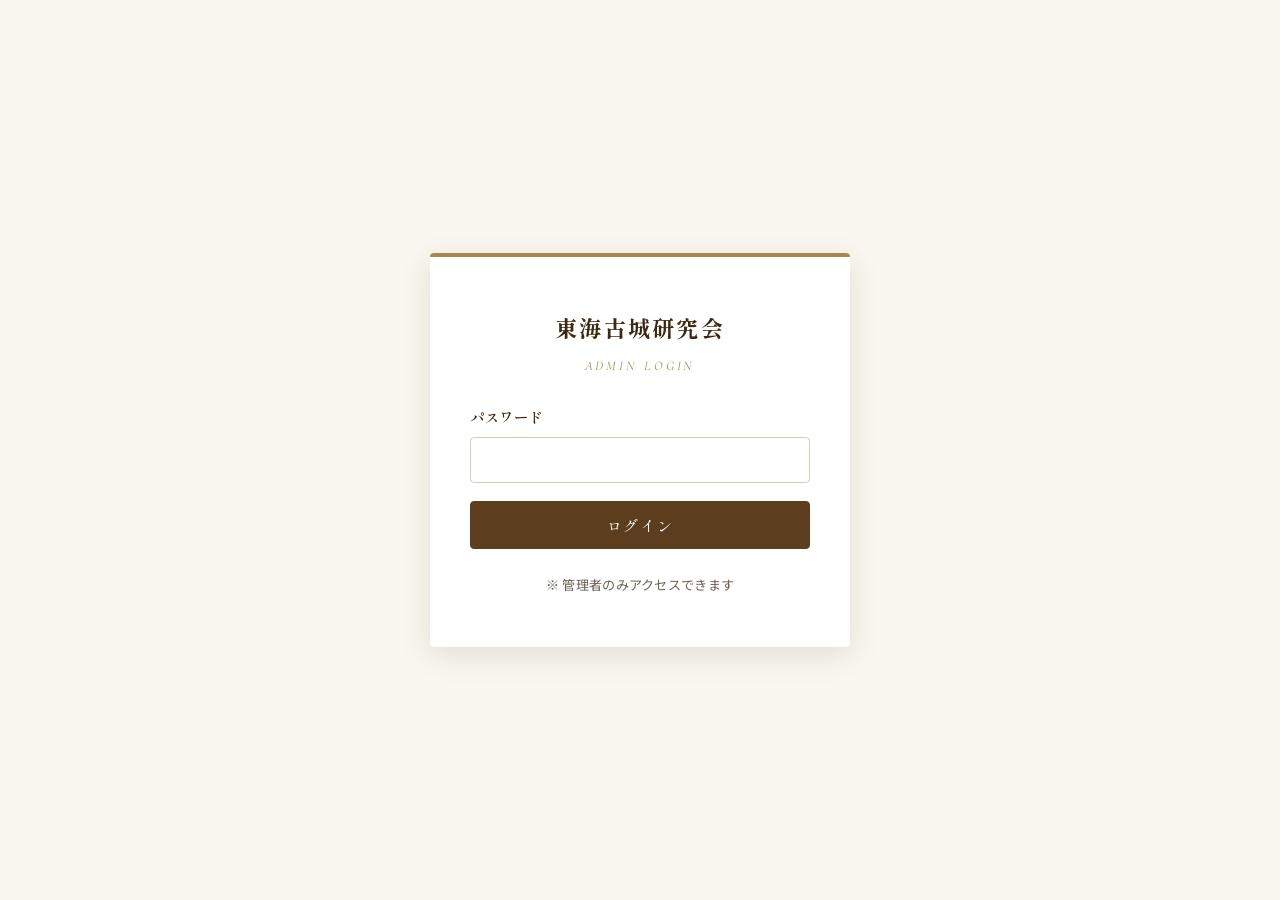
==== commit 4ed2fa33: "Add files via upload" ====
--- a/admin.html
+++ b/admin.html
@@ -18,7 +18,6 @@
     <div class="form-group">
       <label for="loginPass">パスワード</label>
       <input type="password" id="loginPass" autocomplete="current-password">
-      <small>初回ログインのパスワードは <strong>tokai1960</strong> です。ログイン後、設定タブから変更してください。</small>
     </div>
     <button id="loginBtn" class="btn btn-primary" style="width:100%; justify-content:center;">ログイン</button>
     <p style="text-align:center; margin-top:24px; font-size:0.82rem; color:var(--color-text-light);">※ 管理者のみアクセスできます</p>
@@ -31,9 +30,6 @@
     <h1>東海古城研究会 管理画面</h1>
     <div class="admin-header-actions">
       <a href="index.html" target="_blank">サイトを見る</a>
-      <button id="exportBtn">📥 JSON書き出し</button>
-      <button id="importBtn">📤 JSON読み込み</button>
-      <input type="file" id="importFile" accept=".json" style="display:none;">
       <button id="logoutBtn">ログアウト</button>
     </div>
   </header>
@@ -101,22 +97,35 @@
 
         <div class="form-group">
           <label for="reportTitle">タイトル <span class="required">※必須</span></label>
-          <input type="text" id="reportTitle" placeholder="例:第302回見学会 犬山城調査">
-        </div>
-
-        <div class="form-group">
-          <label for="reportDate">活動日 <span class="required">※必須</span></label>
-          <input type="date" id="reportDate">
-        </div>
-
-        <div class="form-group">
-          <label for="reportLocation">場所・城名</label>
-          <input type="text" id="reportLocation" placeholder="例:犬山城（愛知県犬山市）">
+          <input type="text" id="reportTitle" placeholder="例：第302回見学会 犬山城調査">
+        </div>
+
+        <div class="form-row">
+          <div class="form-group">
+            <label for="reportDate">活動日 <span class="required">※必須</span></label>
+            <input type="date" id="reportDate">
+          </div>
+          <div class="form-group">
+            <label for="reportLocation">場所・城名</label>
+            <input type="text" id="reportLocation" placeholder="例：犬山城（愛知県犬山市）">
+          </div>
         </div>
 
         <div class="form-group">
           <label for="reportContent">活動内容 <span class="required">※必須</span></label>
-          <textarea id="reportContent" placeholder="見学内容・感想・参加人数など自由に書いてください。段落は空行で区切ります。"></textarea>
+          <textarea id="reportContent" placeholder="見学内容・感想・参加人数など。段落は空行で区切ると読みやすく表示されます。"></textarea>
+        </div>
+
+        <div class="form-group">
+          <label>写真</label>
+          <small>写真をここにドラッグ＆ドロップ、またはクリックで選択。アップ時に自動で軽く圧縮されます（1報告あたり6枚程度まで推奨）。</small>
+          <div class="dropzone" id="reportDropzone" tabindex="0" role="button" aria-label="写真をドラッグまたはクリックで追加">
+            <span class="dropzone-icon">📷</span>
+            <span class="dropzone-text">ここに写真をドラッグ＆ドロップ<br>または <u>クリックして選択</u></span>
+            <input type="file" id="reportImagePicker" accept="image/*" multiple hidden>
+          </div>
+          <div id="reportImageStatus" class="dropzone-status"></div>
+          <div id="reportImagePreview" class="img-preview-grid"></div>
         </div>
 
         <div class="form-group">
@@ -147,23 +156,6 @@
     <!-- ====== 設定タブ ====== -->
     <section class="tab-panel" id="panel-settings">
       <div class="panel-section">
-        <h2>🔑 パスワード変更</h2>
-        <div class="form-group">
-          <label for="currentPass">現在のパスワード</label>
-          <input type="password" id="currentPass">
-        </div>
-        <div class="form-group">
-          <label for="newPass">新しいパスワード <small>（6文字以上）</small></label>
-          <input type="password" id="newPass">
-        </div>
-        <div class="form-group">
-          <label for="newPassConfirm">新しいパスワード（確認）</label>
-          <input type="password" id="newPassConfirm">
-        </div>
-        <button class="btn btn-primary btn-sm" id="changePassBtn">パスワードを変更する</button>
-      </div>
-
-      <div class="panel-section">
         <h2>📖 管理画面の使い方</h2>
         <div class="help-block">
           <p><strong>【お知らせの追加】</strong><br>
@@ -172,27 +164,21 @@
           <p style="margin-top:14px;"><strong>【活動報告の追加】</strong><br>
           「活動報告管理」タブでタイトル・日付・場所・内容を入力します。内容は段落ごとに空行を入れると読みやすく表示されます。</p>
 
+          <p style="margin-top:14px;"><strong>【写真の追加】</strong><br>
+          活動報告フォームの「写真」エリアに、写真をドラッグ＆ドロップするか、クリックで選んでください。自動で軽く圧縮されてそのまま埋め込まれます。GitHubへ写真を別アップロードする必要はありません。サムネイルの「×」で削除できます。1報告あたり6枚程度までが快適です。</p>
+
           <p style="margin-top:14px;"><strong>【公開・非公開の切り替え】</strong><br>
           トグルスイッチで公開(緑)/非公開(グレー)を切り替えられます。非公開にするとサイトに表示されなくなります。</p>
 
           <p style="margin-top:14px;"><strong>【編集・削除】</strong><br>
           一覧の「編集」ボタンで内容を変更、「削除」で削除できます。</p>
-
-          <p style="margin-top:14px;"><strong>【GitHubへの反映方法】</strong></p>
-          <ol>
-            <li>右上の <strong>📥 JSON書き出し</strong> をクリックして <code>data.json</code> をダウンロード</li>
-            <li>GitHubのリポジトリで <code>data.json</code> を開く</li>
-            <li>鉛筆マーク（編集）→ ダウンロードしたファイルの中身を貼り付け</li>
-            <li>「Commit changes」ボタンで保存</li>
-            <li>数分後、公開サイトに反映されます</li>
-          </ol>
         </div>
       </div>
 
       <div class="panel-section">
         <h2>📨 申し込み・問い合わせの共有設定手順</h2>
         <div class="help-block">
-          <p>フォームに届いた申し込みは、Googleスプレッドシートで役員全員が確認できます。またLINEに自動通知を送ることも可能です。</p>
+          <p>フォームに届いた申し込みは、Googleスプレッドシートで役員全員が確認できます。</p>
 
           <p style="margin-top:14px;"><strong>ステップ1:Googleフォームを作る</strong></p>
           <ol>
@@ -215,14 +201,6 @@
             <li>「新しい回答があるとき」にチェックを入れる</li>
             <li>役員全員のGmailに自動でメールが届きます（複数名に設定可能）</li>
           </ol>
-
-          <p style="margin-top:14px;"><strong>ステップ4:LINEに自動通知を送る（希望する場合）</strong></p>
-          <ol>
-            <li>IFTTT（無料）またはGoogle Apps Scriptを使用</li>
-            <li>「Googleスプレッドシートに新しい行が追加されたら」→「LINEにメッセージを送る」と設定</li>
-            <li>LINE公式アカウントまたはLINEグループのMessaging APIで受信できます</li>
-            <li>設定が難しい場合は、HP管理者にお問い合わせください</li>
-          </ol>
         </div>
       </div>
     </section>
--- a/css/style.css
+++ b/css/style.css
@@ -356,23 +356,90 @@
 }
 
 .news-list li {
-  padding: 14px 0;
+  padding: 0;
   border-bottom: 1px dashed var(--color-border);
+}
+
+.news-list li:last-child { border-bottom: none; }
+
+/* お知らせアコーディオン */
+.news-item {
+  width: 100%;
+}
+
+.news-summary {
   display: flex;
   align-items: center;
   gap: 16px;
   flex-wrap: wrap;
-}
-
-.news-list li:last-child { border-bottom: none; }
+  padding: 14px 0;
+  cursor: pointer;
+  list-style: none;
+  transition: color 0.2s;
+}
+
+.news-summary:hover {
+  color: var(--color-accent);
+}
+
+.news-summary::-webkit-details-marker {
+  display: none;
+}
+
+.news-toggle {
+  margin-left: auto;
+  display: inline-flex;
+  align-items: center;
+  gap: 6px;
+  color: var(--color-accent);
+  font-family: var(--font-serif);
+  font-size: 0.78rem;
+  letter-spacing: 0.1em;
+}
+
+.news-toggle::after {
+  content: '▼';
+  font-size: 0.65rem;
+  transition: transform 0.3s ease;
+}
+
+.news-item[open] .news-toggle::after {
+  transform: rotate(180deg);
+}
+
+.news-item[open] .news-toggle .toggle-text::before {
+  content: '閉じる';
+}
+.news-toggle .toggle-text::before {
+  content: '詳しく見る';
+}
+
+.news-content {
+  padding: 14px 18px 20px;
+  margin: 4px 0 14px;
+  font-family: var(--font-serif);
+  font-size: 0.92rem;
+  line-height: 1.95;
+  color: var(--color-text);
+  white-space: pre-wrap;
+  background: rgba(168, 136, 77, 0.06);
+  border-left: 3px solid var(--color-accent);
+  border-radius: 0 var(--radius) var(--radius) 0;
+  animation: newsOpen 0.3s ease-out;
+}
+
+@keyframes newsOpen {
+  from { opacity: 0; transform: translateY(-4px); }
+  to { opacity: 1; transform: translateY(0); }
+}
 
 /* ========================================
    ヒーロー背景
    ======================================== */
 #hero-bg {
   background:
-    linear-gradient(to bottom, rgba(30, 18, 8, 0.45) 0%, rgba(30, 18, 8, 0.25) 50%, rgba(30, 18, 8, 0.7) 100%),
-    url('../images/hero.svg') center/cover no-repeat,
+    linear-gradient(to bottom, rgba(38, 24, 12, 0.62) 0%, rgba(38, 24, 12, 0.45) 45%, rgba(38, 24, 12, 0.72) 100%),
+    url('../images/hero.jpg') center/cover no-repeat,
     linear-gradient(135deg, #5c3d1e 0%, #3d2812 100%);
 }
 
@@ -1007,3 +1074,207 @@
   font-size: 0.86em;
   font-family: monospace;
 }
+
+/* ========================================
+   写真機能（活動報告）v3
+   ======================================== */
+
+/* フォーム横並び（活動日・場所） */
+.form-row {
+  display: grid;
+  grid-template-columns: 1fr 1.4fr;
+  gap: 16px;
+}
+@media (max-width: 600px) {
+  .form-row { grid-template-columns: 1fr; gap: 0; }
+}
+
+/* ドラッグ＆ドロップゾーン */
+.dropzone {
+  margin-top: 10px;
+  border: 2px dashed var(--color-border);
+  border-radius: var(--radius);
+  background: var(--color-bg);
+  padding: 32px 20px;
+  display: flex;
+  flex-direction: column;
+  align-items: center;
+  gap: 10px;
+  cursor: pointer;
+  text-align: center;
+  transition: all 0.2s ease;
+}
+
+.dropzone:hover {
+  border-color: var(--color-accent);
+  background: rgba(168, 136, 77, 0.05);
+}
+
+.dropzone:focus {
+  outline: none;
+  border-color: var(--color-primary);
+}
+
+.dropzone.dragover {
+  border-color: var(--color-primary);
+  background: rgba(92, 61, 30, 0.08);
+  transform: scale(1.01);
+}
+
+.dropzone-icon {
+  font-size: 2.2rem;
+  line-height: 1;
+}
+
+.dropzone-text {
+  font-family: var(--font-serif);
+  font-size: 0.92rem;
+  color: var(--color-text-light);
+  line-height: 1.7;
+}
+
+.dropzone-text u { color: var(--color-primary); }
+
+.dropzone-status {
+  margin-top: 8px;
+  font-size: 0.85rem;
+  color: var(--color-accent);
+  font-family: var(--font-serif);
+  min-height: 1.2em;
+}
+
+/* 写真プレビューグリッド（管理画面） */
+.img-preview-grid {
+  display: grid;
+  grid-template-columns: repeat(auto-fill, minmax(120px, 1fr));
+  gap: 12px;
+  margin-top: 14px;
+}
+
+.img-preview-cell {
+  position: relative;
+  border: 1px solid var(--color-border);
+  border-radius: var(--radius);
+  overflow: hidden;
+  background: var(--color-bg-dark);
+  aspect-ratio: 4 / 3;
+}
+
+.img-preview-cell img {
+  width: 100%;
+  height: 100%;
+  object-fit: cover;
+  display: block;
+}
+
+.img-remove {
+  position: absolute;
+  top: 4px;
+  right: 4px;
+  width: 26px;
+  height: 26px;
+  border-radius: 50%;
+  background: rgba(155, 56, 56, 0.92);
+  color: #fff;
+  font-size: 1.1rem;
+  line-height: 1;
+  display: flex;
+  align-items: center;
+  justify-content: center;
+  cursor: pointer;
+  transition: background 0.2s;
+}
+.img-remove:hover { background: var(--color-shu); }
+
+.img-order {
+  position: absolute;
+  bottom: 4px;
+  left: 4px;
+  min-width: 22px;
+  height: 22px;
+  padding: 0 6px;
+  border-radius: 11px;
+  background: rgba(60, 40, 18, 0.78);
+  color: #fff;
+  font-size: 0.72rem;
+  font-family: var(--font-en);
+  display: flex;
+  align-items: center;
+  justify-content: center;
+}
+
+/* 詳細ページの写真ギャラリー */
+.report-gallery {
+  display: grid;
+  grid-template-columns: repeat(auto-fill, minmax(200px, 1fr));
+  gap: 12px;
+  margin-top: 32px;
+}
+
+.report-gallery-item {
+  display: block;
+  border: 1px solid var(--color-border);
+  border-radius: var(--radius);
+  overflow: hidden;
+  aspect-ratio: 4 / 3;
+  background: var(--color-bg-dark);
+  transition: transform 0.3s ease, box-shadow 0.3s ease;
+}
+
+.report-gallery-item:hover {
+  transform: translateY(-3px);
+  box-shadow: var(--shadow);
+}
+
+.report-gallery-item img {
+  width: 100%;
+  height: 100%;
+  object-fit: cover;
+}
+
+/* 一覧ページのサムネイル付きカード */
+.report-list-card.has-thumb {
+  display: flex;
+  gap: 0;
+  align-items: stretch;
+  padding: 0;
+  overflow: hidden;
+}
+
+.report-list-card.has-thumb .report-thumb {
+  flex-shrink: 0;
+  width: 220px;
+  background: var(--color-bg-dark);
+  overflow: hidden;
+}
+
+.report-list-card.has-thumb .report-thumb img {
+  width: 100%;
+  height: 100%;
+  object-fit: cover;
+}
+
+.report-list-card.has-thumb .report-list-body {
+  padding: 24px 28px;
+  flex: 1;
+  min-width: 0;
+}
+
+.photo-count {
+  padding: 2px 10px;
+  background: rgba(168, 136, 77, 0.12);
+  border-radius: 2px;
+  color: var(--color-accent);
+  font-size: 0.76rem;
+  font-family: var(--font-serif);
+}
+
+@media (max-width: 600px) {
+  .report-list-card.has-thumb {
+    flex-direction: column;
+  }
+  .report-list-card.has-thumb .report-thumb {
+    width: 100%;
+    height: 180px;
+  }
+}
